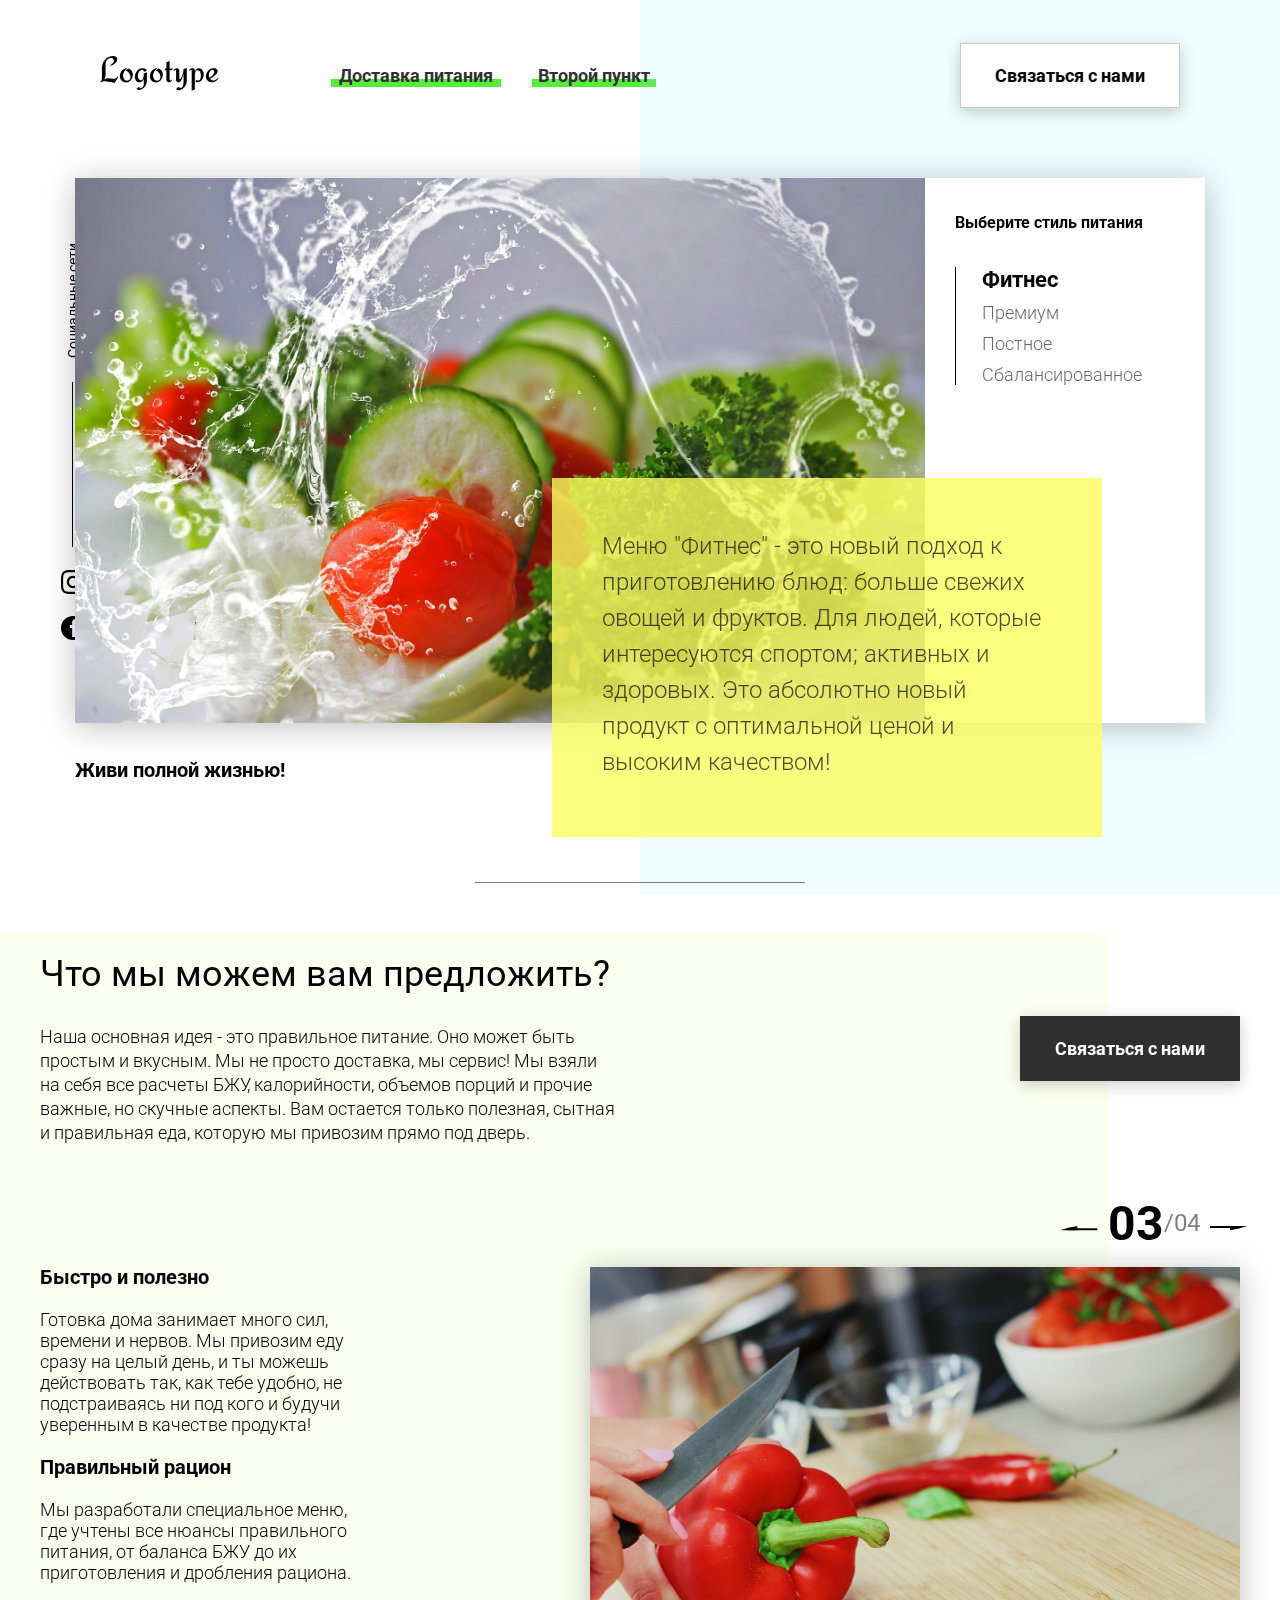
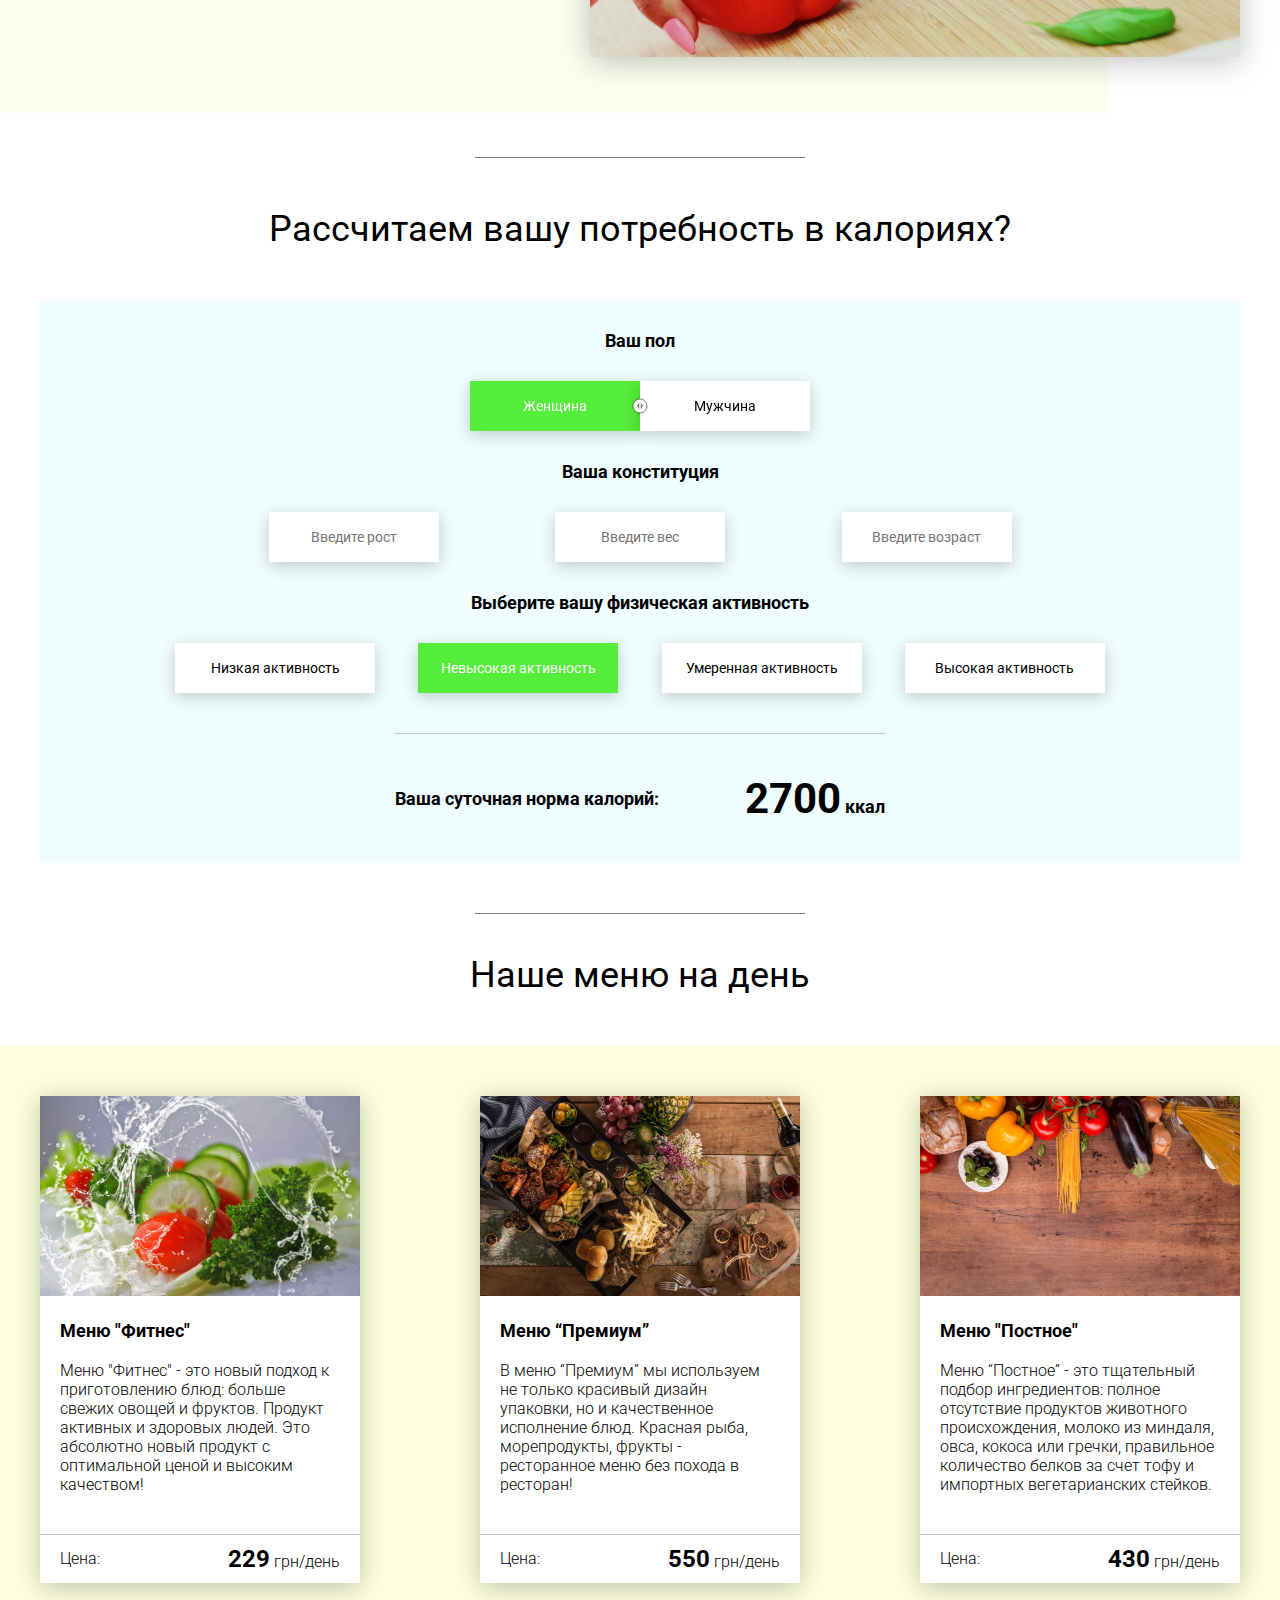
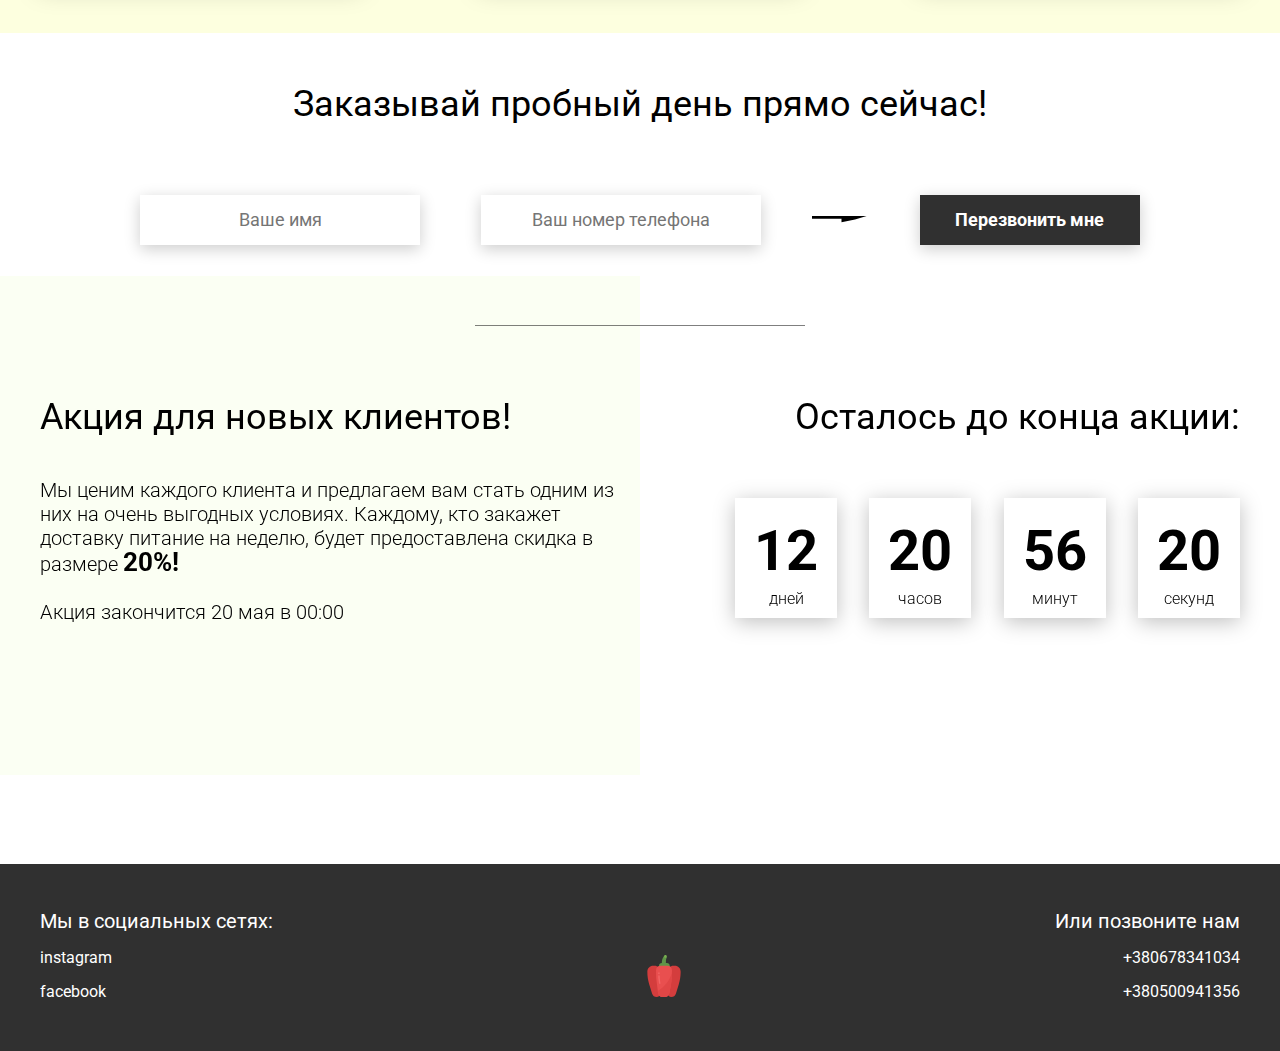
==== 38/index.html @ 99cc870e "Пройден урок "38. Создаем табы в новом проекте"" ====
<!DOCTYPE html>
<html lang="en">
<head>
    <meta charset="UTF-8">
    <meta name="viewport" content="width=device-width, initial-scale=1.0">
    <title>Food</title>
    <link rel="stylesheet" href="css/style.css">
</head>
<body>
    <header class="header">
        <div class="header__left-block">
            <div class="header__logo">
                <img src="icons/logo.svg" alt="Логотип">
            </div>
            <nav class="header__links">
                <a href="#" class="header__link">Доставка питания</a>
                <a href="#" class="header__link">Второй пункт</a>
            </nav>
        </div>
        <div class="header__right-block">
            <button class="btn btn_white">Связаться с нами</button>
        </div>
    </header>
    <div class="sidepanel">
        <div class="sidepanel__text"><span>Социальные сети</span></div>
        <div class="sidepanel__divider"></div>
        <a href="#" class="sidepanel__icon">
            <img src="icons/instagram.svg" alt="instagram">
        </a>
        <a href="#" class="sidepanel__icon">
            <img src="icons/facebook.svg" alt="facebook">
        </a>
    </div>

    <div class="preview">
        <div class="bgc_blue"></div>
        <div class="container">
            <div class="tabcontainer">
                <div class="tabcontent">
                    <img src="img/tabs/vegy.jpg" alt="vegy">
                    <div class="tabcontent__descr">
                        Меню "Фитнес" - это новый подход к приготовлению блюд: больше свежих овощей и фруктов. Для людей, которые интересуются спортом; активных и здоровых. Это абсолютно новый продукт с оптимальной ценой и высоким качеством!
                    </div>
                </div>
                <div class="tabcontent">
                    <img src="img/tabs/elite.jpg" alt="elite">
                    <div class="tabcontent__descr">
                        Меню “Премиум” - мы используем не только красивый дизайн упаковки, но и качественное исполнение блюд. Красная рыба, морепродукты, фрукты - ресторанное меню без похода в ресторан!                                     
                    </div>
                </div>
                <div class="tabcontent">
                    <img src="img/tabs/post.jpg" alt="post">
                    <div class="tabcontent__descr">
                        Наше специальное “Постное меню” - это тщательный подбор ингредиентов: полное отсутствие продуктов животного происхождения. Полная гармония с собой и природой в каждом элементе! Все будет Ом!                                     
                    </div>
                </div>
                <div class="tabcontent">
                    <img src="img/tabs/vegy.jpg" alt="vegy">
                    <div class="tabcontent__descr">
                        Меню "Сбалансированное" - это соответствие вашего рациона всем научным рекомендациям. Мы тщательно просчитываем вашу потребность в к/б/ж/у и создаем лучшие блюда для вас.
                    </div>
                </div>
                <div class="tabheader">
                    <h3>Выберите стиль питания</h3>
                    <div class="tabheader__items">
                        <div class="tabheader__item tabheader__item_active">Фитнес</div>
                        <div class="tabheader__item">Премиум</div>
                        <div class="tabheader__item">Постное</div>
                        <div class="tabheader__item">Сбалансированное</div>
                    </div>
                </div>
            </div>
            <div class="preview__life">Живи полной жизнью!</div>
        </div>
    </div>

    <div class="divider"></div>

    <div class="offer">
        <div class="bgc_y"></div>
        <div class="container">
            <div class="offer__text">
                <h2 class="title">Что мы можем вам предложить?</h2>
                <div class="offer__descr">
                    Наша основная идея - это правильное питание. Оно может быть простым и вкусным. Мы не просто доставка, мы сервис! Мы взяли на себя все расчеты БЖУ, калорийности, объемов порций и прочие важные, но скучные аспекты. Вам остается только полезная, сытная и правильная еда, которую мы привозим прямо под дверь.
                </div>
            </div>
            <div class="offer__action">
                <button class="btn btn_dark">Связаться с нами</button>
            </div>
        </div>
        <div class="container">
            <div class="offer__advantages">
                <h2>Быстро и полезно</h2>
                <div class="offer__advantages-text">
                    Готовка дома занимает много сил, времени и нервов. Мы привозим еду сразу на целый день, и ты можешь действовать так, как тебе удобно, не подстраиваясь ни под кого и будучи уверенным в качестве продукта!
                </div>
                <h2>Правильный рацион</h2>
                <div class="offer__advantages-text">
                    Мы разработали специальное меню, где учтены все нюансы правильного питания, от баланса БЖУ до их приготовления и дробления рациона.
                </div>
            </div>
            <div class="offer__slider">
                <div class="offer__slider-counter">
                    <div class="offer__slider-prev">
                        <img src="icons/left.svg" alt="prev">
                    </div>
                    <span id="current">03</span>
                    /
                    <span id="total">04</span>
                    <div class="offer__slider-next">
                        <img src="icons/right.svg" alt="next">
                    </div>
                </div>
                <div class="offer__slider-wrapper">
                    <div class="offer__slide">
                        <img src="img/slider/pepper.jpg" alt="pepper">
                    </div>
                    <!-- <div class="offer__slide">
                        <img src="img/slider/food-12.jpg" alt="food">
                    </div>
                    <div class="offer__slide">
                        <img src="img/slider/olive-oil.jpg" alt="oil">
                    </div>
                    <div class="offer__slide">
                        <img src="img/slider/paprika.jpg" alt="paprika">
                    </div> -->
                </div>
            </div>
        </div>
    </div>

    <div class="divider"></div>

    <div class="calculating">
        <div class="container">
            <h2 class="title">Рассчитаем вашу потребность в калориях?
            </h2>
            <div class="calculating__field">
                <div class="calculating__subtitle">
                    Ваш пол
                </div>
                <div class="calculating__choose" id="gender">
                    <div class="calculating__choose-item calculating__choose-item_active">Женщина</div>
                    <div class="calculating__choose-item">Мужчина</div>
                </div>

                <div class="calculating__subtitle">
                    Ваша конституция
                </div>
                <div class="calculating__choose calculating__choose_medium">
                    <input type="text" id="height" placeholder="Введите рост" class="calculating__choose-item">
                    <input type="text" id="weight" placeholder="Введите вес"  class="calculating__choose-item">
                    <input type="text" id="age" placeholder="Введите возраст" class="calculating__choose-item">
                </div>

                <div class="calculating__subtitle">
                    Выберите вашу физическая активность
                </div>
                <div class="calculating__choose calculating__choose_big">
                    <div id="low" class="calculating__choose-item">Низкая активность </div>
                    <div id="small"  class="calculating__choose-item calculating__choose-item_active">Невысокая активность</div>
                    <div id="medium" class="calculating__choose-item">Умеренная активность</div>
                    <div id="high" class="calculating__choose-item">Высокая активность</div>
                </div>

                <div class="calculating__divider"></div>

                <div class="calculating__total">
                    <div class="calculating__subtitle">
                        Ваша суточная норма калорий:
                    </div>
                    <div class="calculating__result">
                        <span>2700</span> ккал
                    </div>
                </div>
            </div>
        </div>
    </div>

    <div class="divider"></div>

    <div class="menu">
        <h2 class="title">Наше меню на день</h2>

        <div class="menu__field">
            <div class="container">
                <div class="menu__item">
                    <img src="img/tabs/vegy.jpg" alt="vegy">
                    <h3 class="menu__item-subtitle">Меню "Фитнес"</h3>
                    <div class="menu__item-descr">Меню "Фитнес" - это новый подход к приготовлению блюд: больше свежих овощей и фруктов. Продукт активных и здоровых людей. Это абсолютно новый продукт с оптимальной ценой и высоким качеством!</div>
                    <div class="menu__item-divider"></div>
                    <div class="menu__item-price">
                        <div class="menu__item-cost">Цена:</div>
                        <div class="menu__item-total"><span>229</span> грн/день</div>
                    </div>
                </div>
                <div class="menu__item">
                    <img src="img/tabs/elite.jpg" alt="elite">
                    <h3 class="menu__item-subtitle">Меню “Премиум”</h3>
                    <div class="menu__item-descr">В меню “Премиум” мы используем не только красивый дизайн упаковки, но и качественное исполнение блюд. Красная рыба, морепродукты, фрукты - ресторанное меню без похода в ресторан!</div>
                    <div class="menu__item-divider"></div>
                    <div class="menu__item-price">
                        <div class="menu__item-cost">Цена:</div>
                        <div class="menu__item-total"><span>550</span> грн/день</div>
                    </div>
                </div>
                <div class="menu__item">
                    <img src="img/tabs/post.jpg" alt="post">
                    <h3 class="menu__item-subtitle">Меню "Постное"</h3>
                    <div class="menu__item-descr">Меню “Постное” - это тщательный подбор ингредиентов: полное отсутствие продуктов животного происхождения, молоко из миндаля, овса, кокоса или гречки, правильное количество белков за счет тофу и импортных вегетарианских стейков. </div>
                    <div class="menu__item-divider"></div>
                    <div class="menu__item-price">
                        <div class="menu__item-cost">Цена:</div>
                        <div class="menu__item-total"><span>430</span> грн/день</div>
                    </div>
                </div>
            </div>
        </div>
    </div>

    <div class="order">
        <div class="container">
            <div class="title">Заказывай пробный день прямо сейчас!</div>
            <form action="#" class="order__form">
                <input required placeholder="Ваше имя" name="name" type="text" class="order__input">
                <input required placeholder="Ваш номер телефона" name="phone" type="phone" class="order__input">
                <img src="icons/right.svg" alt="right">
                <button class="btn btn_dark btn_min">Перезвонить мне</button>
            </form>
        </div>
    </div>

    <div class="divider"></div>

    <div class="promotion">
        <div class="bgc_y"></div>
        <div class="container">
            <div class="promotion__text">
                <div class="title">Акция для новых клиентов!</div>
                <div class="promotion__descr">
                    Мы ценим каждого клиента и предлагаем вам стать одним из них на очень выгодных условиях. 
                    Каждому, кто закажет доставку питание на неделю, будет предоставлена скидка в размере <span>20%!</span>
                    <br><br>
                    Акция закончится 20 мая в 00:00
                </div>
            </div>
            <div class="promotion__timer">
                <div class="title">Осталось до конца акции:</div>
                <div class="timer">
                    <div class="timer__block">
                        <span id="days">12</span>
                        дней
                    </div>
                    <div class="timer__block">
                        <span id="hours">20</span>
                        часов
                    </div>
                    <div class="timer__block">
                        <span id="minutes">56</span>
                        минут
                    </div>
                    <div class="timer__block">
                        <span id="seconds">20</span>
                        секунд
                    </div>
                </div>
            </div>
        </div>
    </div>

    <footer class="footer">
        <div class="container">
            <div class="social">
                <div class="subtitle">Мы в социальных сетях:</div>
                <a href="#" class="link">instagram</a>
                <a href="#" class="link">facebook</a>
            </div>
            <div class="pepper">
                <img src="icons/veg.svg" alt="pepper">
            </div>
            <div class="call">
                <div class="subtitle">Или позвоните нам</div>
                <a href="#" class="link">+380678341034</a>
                <a href="#" class="link">+380500941356</a>
            </div>
        </div>
    </footer>

    <div class="modal">
        <div class="modal__dialog">
            <div class="modal__content">
                <form action="#">
                    <div class="modal__close">&times;</div>
                    <div class="modal__title">Мы свяжемся с вами как можно быстрее!</div>
                    <input required placeholder="Ваше имя" name="name" type="text" class="modal__input">
                    <input required placeholder="Ваш номер телефона" name="phone" type="phone" class="modal__input">
                    <button class="btn btn_dark btn_min">Перезвонить мне</button>
                </form>
            </div>
        </div>
		</div>
		<script src="js/script.js"></script>
</body>
</html>
---- 38/css/style.css ----
@import url(https://fonts.googleapis.com/css?family=Roboto:300,400,700&display=swap&subset=cyrillic-ext);*{box-sizing:border-box;margin:0;padding:0;font-family:Roboto,sans-serif}a{text-decoration:none}.btn{width:220px;height:65px;display:flex;justify-content:center;align-items:center;background-color:#fff;font-size:18px;font-weight:700;border:1px solid rgba(0,0,0,.2);box-shadow:0 4px 15px rgba(0,0,0,.2);cursor:pointer;transition:.3s all;outline:0}.btn_white{background-color:#fff}.btn_dark{background-color:#303030;color:#fff;border:none}.btn_min{height:50px}.btn:hover{box-shadow:0 4px 30px rgba(0,0,0,.3)}.container{max-width:1200px;margin:0 auto}.divider{width:330px;height:1px;margin:0 auto;background-color:rgba(0,0,0,.5)}.title{font-size:36px;font-weight:400}.header{display:flex;justify-content:space-between;align-items:center;height:150px;padding:0 100px}.header__left-block{display:flex;justify-content:space-between;min-width:550px}.header__logo{max-width:170px}.header__logo img{width:100%}.header__links{display:flex;align-items:center}.header__link{position:relative;margin-right:45px;font-weight:700;font-size:18px;color:#303030}.header__link:after{content:'';position:absolute;display:block;width:110%;left:-5%;bottom:-1px;z-index:-1;height:8px;background:#54ed39}.header__link:last-child{margin-right:0}.sidepanel{position:fixed;left:60px;top:240px;height:400px;width:25px;display:flex;flex-direction:column;justify-content:space-between;align-items:center}.sidepanel__text{width:120px;height:120px;font-size:14px}.sidepanel__text span{display:flex;transform:rotate(-90deg) translateX(-50px)}.sidepanel__divider{width:1px;height:165px;background-color:#000}.sidepanel__icon{width:24px;height:24px}.sidepanel__icon img{width:100%}.preview{padding:28px 0 100px 0;position:relative}.preview__life{font-weight:700;font-size:20px;margin-left:35px;margin-top:35px}.bgc_blue{position:absolute;right:0;top:-155px;width:50vw;height:900px;background:rgba(146,242,255,.15);z-index:-1}.tabcontainer{display:flex;width:1130px;margin:0 auto;box-shadow:0 4px 30px rgba(0,0,0,.25)}.tabcontent{width:850px;position:relative}.tabcontent img{width:100%;height:100%;object-fit:cover}.tabcontent__descr{position:absolute;top:300px;right:-177px;width:550px;height:359px;background:rgba(251,254,93,.8);padding:50px;font-size:24px;font-weight:300;line-height:36px;color:rgba(0,0,0,.7)}.tabheader{width:280px;padding:35px 30px;background-color:#fff}.tabheader h3{font-weight:700;font-size:16px}.tabheader__items{margin-top:35px;padding-left:26px;border-left:1px solid #000}.tabheader__item{font-weight:700;font-size:18px;font-weight:300;margin-top:10px;color:rgba(0,0,0,.6);cursor:pointer;transition:.3s all}.tabheader__item_active{color:#000;font-size:22px;font-weight:700}.offer{padding:70px 0 100px 0;position:relative}.offer .container{display:flex;justify-content:space-between}.offer .bgc_y{position:absolute;width:1109px;height:780px;background:rgba(243,255,222,.45);z-index:-1;top:50px}.offer__text{width:580px}.offer__descr{font-size:18px;margin-top:30px;font-weight:300;line-height:24px}.offer__action{display:flex;align-items:center;justify-content:flex-end}.offer__advantages{width:330px;margin-top:50px}.offer__advantages h2{font-weight:700;font-size:20px;margin-top:20px}.offer__advantages h2:first-child{margin-top:70px}.offer__advantages-text{margin-top:20px;font-size:18px;font-weight:300;line-height:21px}.offer__slider{width:650px;margin-top:50px;display:flex;flex-direction:column;align-items:flex-end}.offer__slider-counter{display:flex;width:180px;align-items:center;font-size:24px;color:rgba(0,0,0,.5)}.offer__slider-wrapper{width:100%;margin-top:15px;box-shadow:0 4px 30px rgba(0,0,0,.25)}.offer__slider-prev{margin-right:10px;cursor:pointer}.offer__slider-next{margin-left:10px;cursor:pointer}.offer__slider #current{font-size:48px;font-weight:700;color:#000}.offer__slide{width:100%;height:390px}.offer__slide img{width:100%;height:100%;object-fit:cover}.calculating{padding:50px 0}.calculating .title{text-align:center}.calculating__field{width:100%;margin-top:50px;background:rgba(146,242,255,.15);padding:30px 0 40px 0}.calculating__subtitle{text-align:center;font-size:18px;font-weight:700;margin-top:30px}.calculating__subtitle:first-child{margin-top:0}.calculating #gender:after{content:'';position:absolute;top:50%;transform:translateY(-50%);display:block;width:16px;height:16px;background:url(../icons/switch.svg) center center/cover no-repeat}.calculating__choose{position:relative;display:flex;margin-top:30px;justify-content:center}.calculating__choose-item{display:flex;align-items:center;justify-content:center;width:170px;height:50px;padding:0 10px;background:#fff;box-shadow:0 4px 15px rgba(0,0,0,.2);border:none;text-align:center;font-size:14px;cursor:pointer;outline:0;transition:.3s all}.calculating__choose-item_active{color:#fff;background-color:#54ed39}.calculating__choose_medium{width:743px;justify-content:space-between;margin:30px auto 0 auto}.calculating__choose_big{width:930px;justify-content:space-between;margin:30px auto 0 auto}.calculating__choose_big .calculating__choose-item{width:200px}.calculating__divider{width:490px;height:1px;margin:40px auto;background-color:rgba(0,0,0,.2)}.calculating__total{width:490px;margin:0 auto;display:flex;justify-content:space-between;align-items:center}.calculating__result{font-size:18px;font-weight:700}.calculating__result span{font-size:42px}.menu{padding:40px 0 50px 0}.menu .container{display:flex;justify-content:space-between;align-items:flex-start}.menu .title{text-align:center}.menu__field{margin-top:50px;padding:50px 0;width:100%;background:rgba(249,254,126,.25)}.menu__item{width:320px;min-height:450px;background:#fff;box-shadow:0 4px 25px rgba(0,0,0,.25);font-size:16px;font-weight:300}.menu__item img{width:100%;height:200px;object-fit:cover}.menu__item-subtitle{font-weight:700;font-size:18px;padding:0 20px;margin-top:20px}.menu__item-descr{margin-top:20px;padding:0 20px}.menu__item-divider{width:100%;height:1px;background-color:rgba(0,0,0,.25);margin-top:40px}.menu__item-price{display:flex;justify-content:space-between;align-items:center;padding:10px 20px}.menu__item-price span{font-size:24px;font-weight:700}.order{padding-bottom:80px}.order .title{text-align:center}.order__form{margin-top:70px;padding:0 100px;display:flex;justify-content:space-between;align-items:center}.order__form img{transform:scale(1.5)}.order__input{width:280px;height:50px;background:#fff;box-shadow:0 4px 15px rgba(0,0,0,.2);border:none;font-size:18px;text-align:center;padding:0 20px;outline:0}.promotion{padding:70px 0 240px 0;position:relative}.promotion .container{display:flex}.promotion .bgc_y{position:absolute;width:50%;height:499px;background:rgba(243,255,222,.35);z-index:-1;top:-50px;left:0}.promotion__text{width:50%}.promotion__descr{margin-top:40px;font-size:20px;line-height:24px;font-weight:300}.promotion__descr span{font-weight:700;font-size:26px}.promotion__timer{width:50%}.promotion__timer .title{text-align:right}.promotion__timer .timer{margin-top:60px;padding-left:95px;display:flex;justify-content:space-between;align-items:center}.promotion__timer .timer__block{width:102px;height:120px;background:#fff;box-shadow:0 4px 20px rgba(0,0,0,.25);font-size:16px;font-weight:300;text-align:center}.promotion__timer .timer__block span{display:block;margin-top:20px;margin-bottom:5px;font-size:56px;font-weight:700}.footer{min-height:180px;background-color:#303030;padding:45px 0 50px 0;color:#fff}.footer .container{height:100%;display:flex;justify-content:space-between;align-items:flex-end}.footer .subtitle{font-size:20px}.footer .link{display:block;margin-top:15px;font-size:16px;color:#fff}.footer .call{text-align:right}.modal{position:fixed;top:0;left:0;z-index:1050;display:none;width:100%;height:100%;overflow:hidden;background-color:rgba(0,0,0,.5)}.modal__dialog{max-width:500px;margin:40px auto}.modal__content{position:relative;width:100%;padding:40px;background-color:#fff;border:1px solid rgba(0,0,0,.2);border-radius:4px;max-height:80vh;overflow-y:auto}.modal__close{position:absolute;top:8px;right:14px;font-size:30px;color:#000;opacity:.5;font-weight:700;border:none;background-color:transparent;cursor:pointer}.modal__title{text-align:center;font-size:22px;text-transform:uppercase}.modal__input{display:block;margin:20px auto 20px auto;width:280px;height:50px;background:#fff;box-shadow:0 4px 15px rgba(0,0,0,.2);border:none;font-size:18px;text-align:center;padding:0 20px;outline:0}.modal .btn{display:block;width:280px;margin:0 auto} .show {display: block;} .hide {display: none;} .fade {animation-name: fade; animation-duration: 1.5s;} @keyframes fade {from{opacity: 0.1;}to{opacity: 1;}}
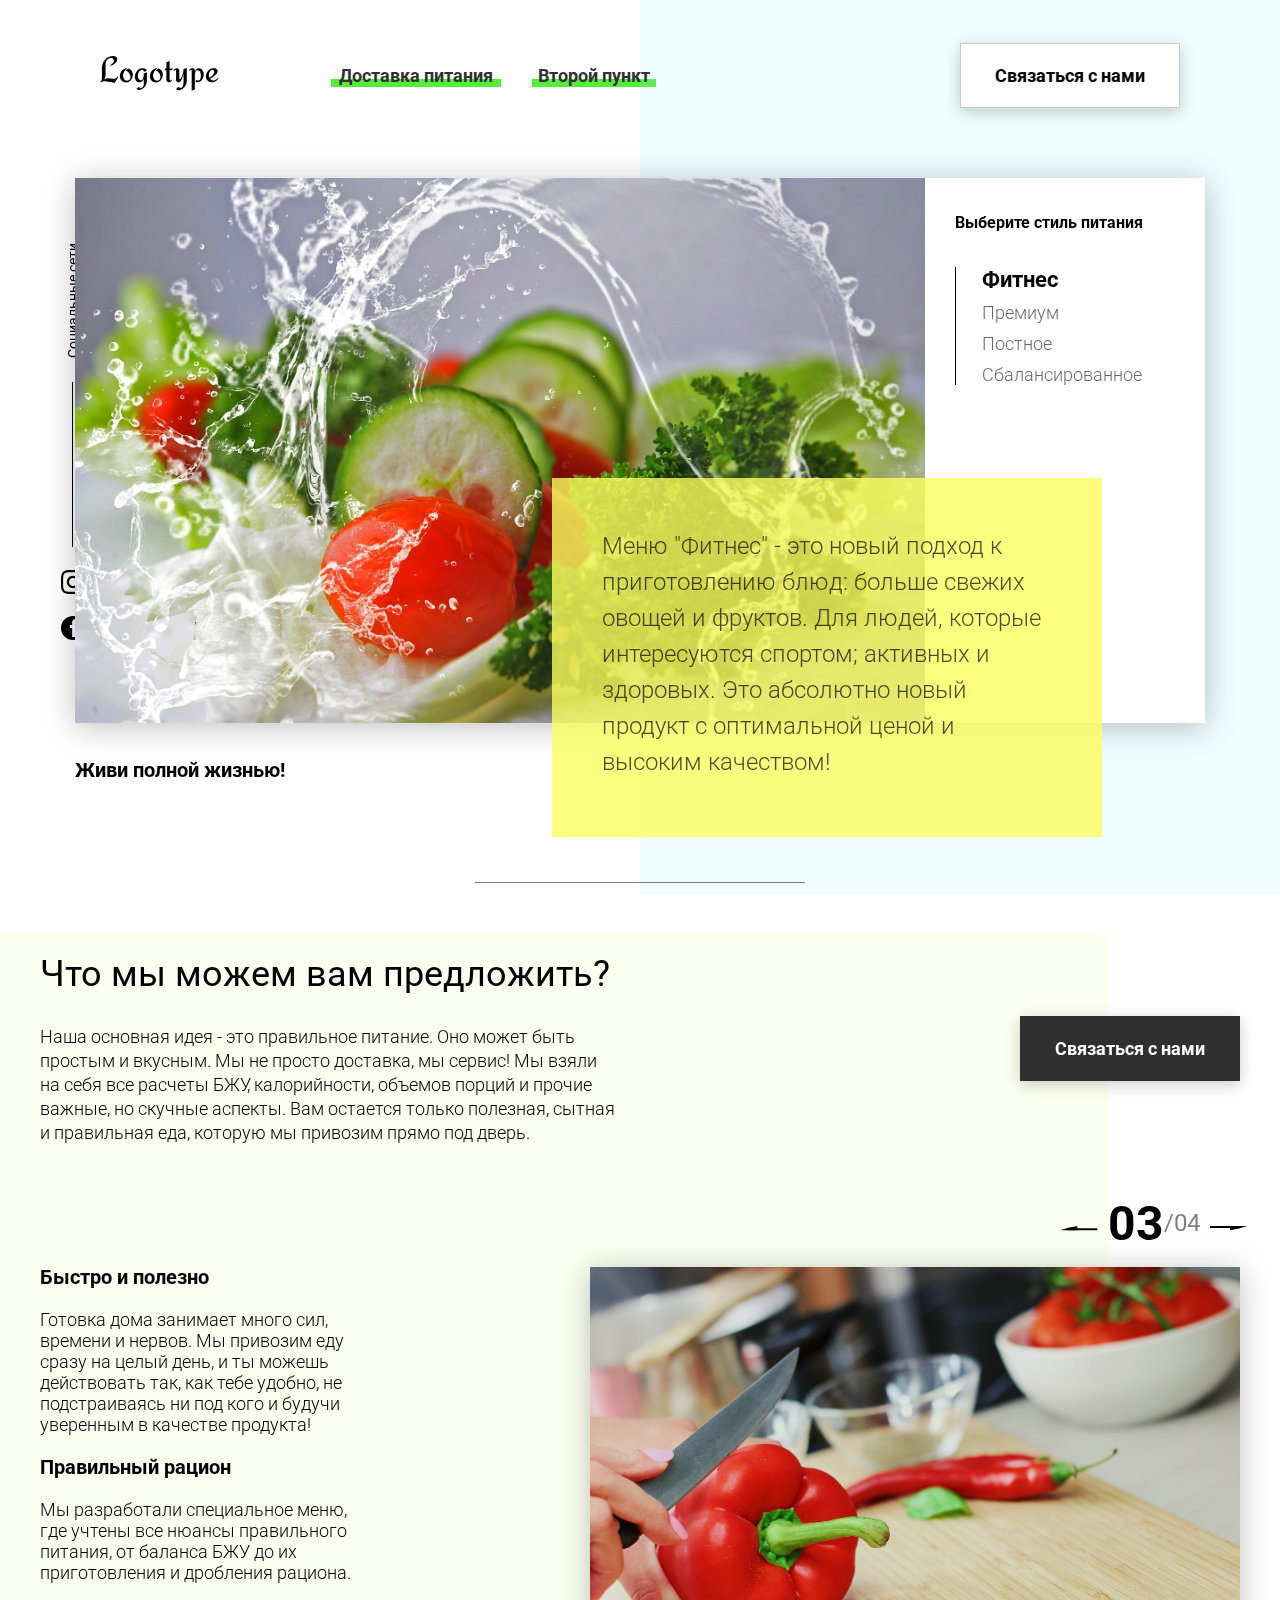
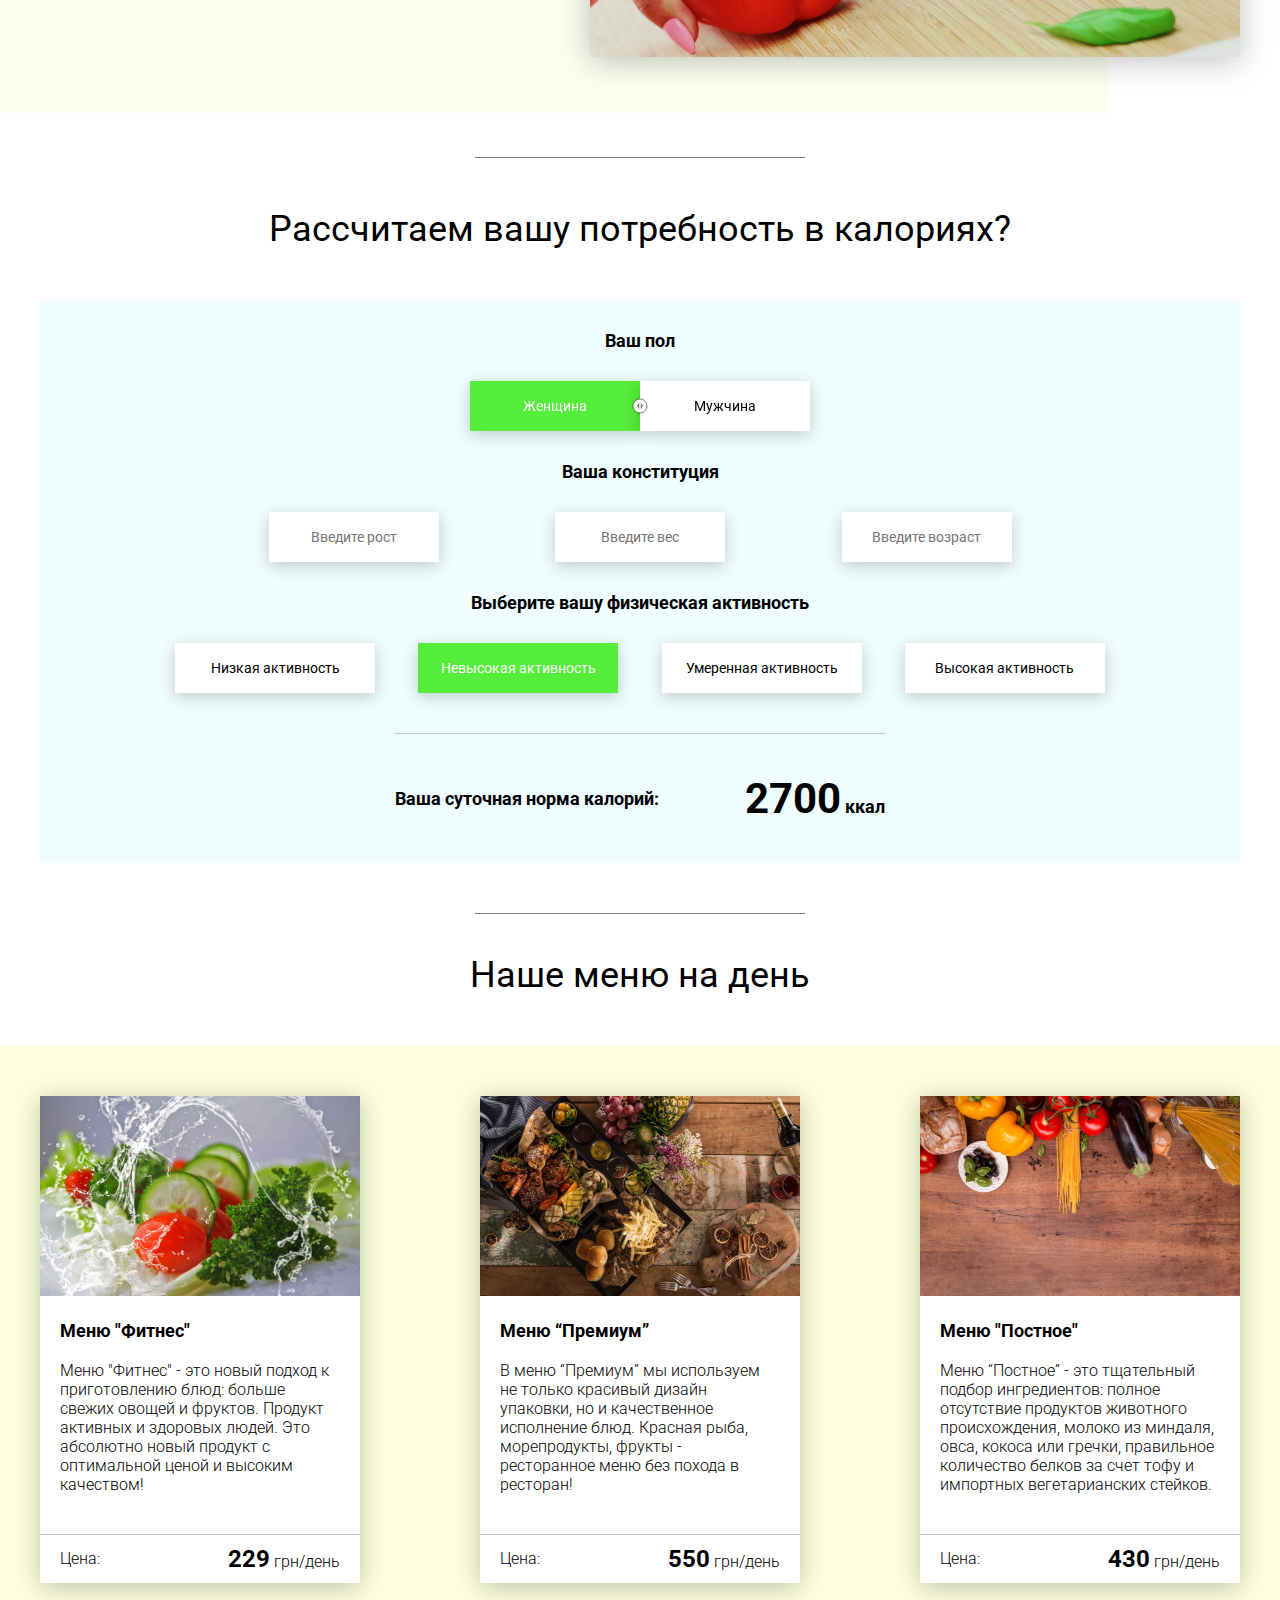
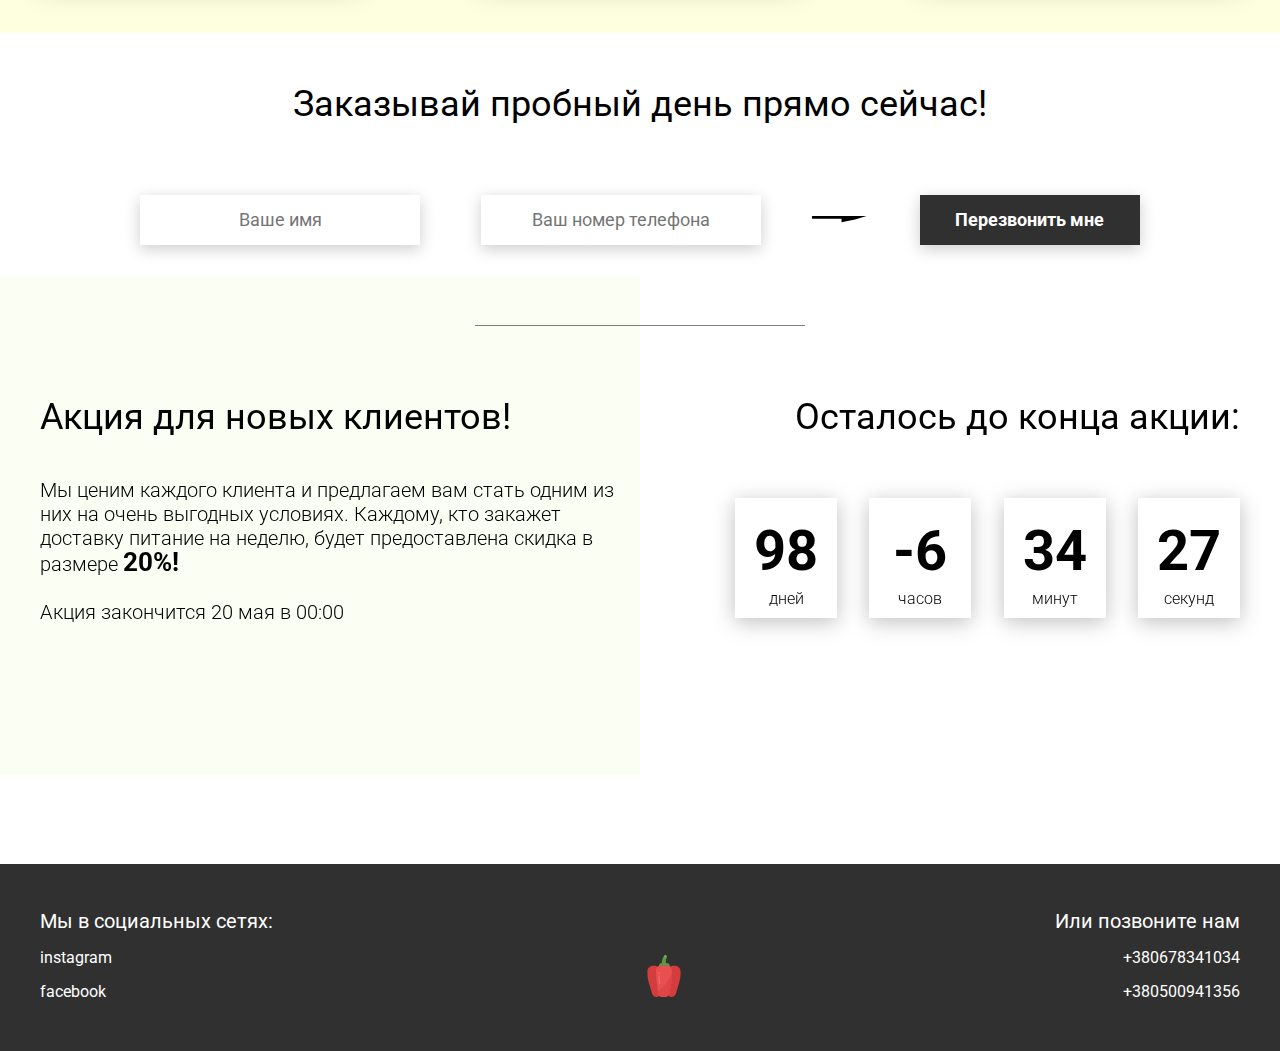
==== commit 94c45e0a: "Пройден урок "45. Функции-конструкторы"" ====
--- a/38/index.html
+++ b/38/index.html
@@ -18,7 +18,7 @@
             </nav>
         </div>
         <div class="header__right-block">
-            <button class="btn btn_white">Связаться с нами</button>
+            <button data-modal class="btn btn_white">Связаться с нами</button>
         </div>
     </header>
     <div class="sidepanel">
@@ -86,7 +86,7 @@
                 </div>
             </div>
             <div class="offer__action">
-                <button class="btn btn_dark">Связаться с нами</button>
+                <button data-modal class="btn btn_dark">Связаться с нами</button>
             </div>
         </div>
         <div class="container">
@@ -287,11 +287,11 @@
         </div>
     </footer>
 
-    <div class="modal">
+    <div data-close="" class="modal">
         <div class="modal__dialog">
             <div class="modal__content">
                 <form action="#">
-                    <div class="modal__close">&times;</div>
+                    <div data-close class="modal__close">&times;</div>
                     <div class="modal__title">Мы свяжемся с вами как можно быстрее!</div>
                     <input required placeholder="Ваше имя" name="name" type="text" class="modal__input">
                     <input required placeholder="Ваш номер телефона" name="phone" type="phone" class="modal__input">
--- a/38/css/style.css
+++ b/38/css/style.css
@@ -1 +1 @@
-@import url(https://fonts.googleapis.com/css?family=Roboto:300,400,700&display=swap&subset=cyrillic-ext);*{box-sizing:border-box;margin:0;padding:0;font-family:Roboto,sans-serif}a{text-decoration:none}.btn{width:220px;height:65px;display:flex;justify-content:center;align-items:center;background-color:#fff;font-size:18px;font-weight:700;border:1px solid rgba(0,0,0,.2);box-shadow:0 4px 15px rgba(0,0,0,.2);cursor:pointer;transition:.3s all;outline:0}.btn_white{background-color:#fff}.btn_dark{background-color:#303030;color:#fff;border:none}.btn_min{height:50px}.btn:hover{box-shadow:0 4px 30px rgba(0,0,0,.3)}.container{max-width:1200px;margin:0 auto}.divider{width:330px;height:1px;margin:0 auto;background-color:rgba(0,0,0,.5)}.title{font-size:36px;font-weight:400}.header{display:flex;justify-content:space-between;align-items:center;height:150px;padding:0 100px}.header__left-block{display:flex;justify-content:space-between;min-width:550px}.header__logo{max-width:170px}.header__logo img{width:100%}.header__links{display:flex;align-items:center}.header__link{position:relative;margin-right:45px;font-weight:700;font-size:18px;color:#303030}.header__link:after{content:'';position:absolute;display:block;width:110%;left:-5%;bottom:-1px;z-index:-1;height:8px;background:#54ed39}.header__link:last-child{margin-right:0}.sidepanel{position:fixed;left:60px;top:240px;height:400px;width:25px;display:flex;flex-direction:column;justify-content:space-between;align-items:center}.sidepanel__text{width:120px;height:120px;font-size:14px}.sidepanel__text span{display:flex;transform:rotate(-90deg) translateX(-50px)}.sidepanel__divider{width:1px;height:165px;background-color:#000}.sidepanel__icon{width:24px;height:24px}.sidepanel__icon img{width:100%}.preview{padding:28px 0 100px 0;position:relative}.preview__life{font-weight:700;font-size:20px;margin-left:35px;margin-top:35px}.bgc_blue{position:absolute;right:0;top:-155px;width:50vw;height:900px;background:rgba(146,242,255,.15);z-index:-1}.tabcontainer{display:flex;width:1130px;margin:0 auto;box-shadow:0 4px 30px rgba(0,0,0,.25)}.tabcontent{width:850px;position:relative}.tabcontent img{width:100%;height:100%;object-fit:cover}.tabcontent__descr{position:absolute;top:300px;right:-177px;width:550px;height:359px;background:rgba(251,254,93,.8);padding:50px;font-size:24px;font-weight:300;line-height:36px;color:rgba(0,0,0,.7)}.tabheader{width:280px;padding:35px 30px;background-color:#fff}.tabheader h3{font-weight:700;font-size:16px}.tabheader__items{margin-top:35px;padding-left:26px;border-left:1px solid #000}.tabheader__item{font-weight:700;font-size:18px;font-weight:300;margin-top:10px;color:rgba(0,0,0,.6);cursor:pointer;transition:.3s all}.tabheader__item_active{color:#000;font-size:22px;font-weight:700}.offer{padding:70px 0 100px 0;position:relative}.offer .container{display:flex;justify-content:space-between}.offer .bgc_y{position:absolute;width:1109px;height:780px;background:rgba(243,255,222,.45);z-index:-1;top:50px}.offer__text{width:580px}.offer__descr{font-size:18px;margin-top:30px;font-weight:300;line-height:24px}.offer__action{display:flex;align-items:center;justify-content:flex-end}.offer__advantages{width:330px;margin-top:50px}.offer__advantages h2{font-weight:700;font-size:20px;margin-top:20px}.offer__advantages h2:first-child{margin-top:70px}.offer__advantages-text{margin-top:20px;font-size:18px;font-weight:300;line-height:21px}.offer__slider{width:650px;margin-top:50px;display:flex;flex-direction:column;align-items:flex-end}.offer__slider-counter{display:flex;width:180px;align-items:center;font-size:24px;color:rgba(0,0,0,.5)}.offer__slider-wrapper{width:100%;margin-top:15px;box-shadow:0 4px 30px rgba(0,0,0,.25)}.offer__slider-prev{margin-right:10px;cursor:pointer}.offer__slider-next{margin-left:10px;cursor:pointer}.offer__slider #current{font-size:48px;font-weight:700;color:#000}.offer__slide{width:100%;height:390px}.offer__slide img{width:100%;height:100%;object-fit:cover}.calculating{padding:50px 0}.calculating .title{text-align:center}.calculating__field{width:100%;margin-top:50px;background:rgba(146,242,255,.15);padding:30px 0 40px 0}.calculating__subtitle{text-align:center;font-size:18px;font-weight:700;margin-top:30px}.calculating__subtitle:first-child{margin-top:0}.calculating #gender:after{content:'';position:absolute;top:50%;transform:translateY(-50%);display:block;width:16px;height:16px;background:url(../icons/switch.svg) center center/cover no-repeat}.calculating__choose{position:relative;display:flex;margin-top:30px;justify-content:center}.calculating__choose-item{display:flex;align-items:center;justify-content:center;width:170px;height:50px;padding:0 10px;background:#fff;box-shadow:0 4px 15px rgba(0,0,0,.2);border:none;text-align:center;font-size:14px;cursor:pointer;outline:0;transition:.3s all}.calculating__choose-item_active{color:#fff;background-color:#54ed39}.calculating__choose_medium{width:743px;justify-content:space-between;margin:30px auto 0 auto}.calculating__choose_big{width:930px;justify-content:space-between;margin:30px auto 0 auto}.calculating__choose_big .calculating__choose-item{width:200px}.calculating__divider{width:490px;height:1px;margin:40px auto;background-color:rgba(0,0,0,.2)}.calculating__total{width:490px;margin:0 auto;display:flex;justify-content:space-between;align-items:center}.calculating__result{font-size:18px;font-weight:700}.calculating__result span{font-size:42px}.menu{padding:40px 0 50px 0}.menu .container{display:flex;justify-content:space-between;align-items:flex-start}.menu .title{text-align:center}.menu__field{margin-top:50px;padding:50px 0;width:100%;background:rgba(249,254,126,.25)}.menu__item{width:320px;min-height:450px;background:#fff;box-shadow:0 4px 25px rgba(0,0,0,.25);font-size:16px;font-weight:300}.menu__item img{width:100%;height:200px;object-fit:cover}.menu__item-subtitle{font-weight:700;font-size:18px;padding:0 20px;margin-top:20px}.menu__item-descr{margin-top:20px;padding:0 20px}.menu__item-divider{width:100%;height:1px;background-color:rgba(0,0,0,.25);margin-top:40px}.menu__item-price{display:flex;justify-content:space-between;align-items:center;padding:10px 20px}.menu__item-price span{font-size:24px;font-weight:700}.order{padding-bottom:80px}.order .title{text-align:center}.order__form{margin-top:70px;padding:0 100px;display:flex;justify-content:space-between;align-items:center}.order__form img{transform:scale(1.5)}.order__input{width:280px;height:50px;background:#fff;box-shadow:0 4px 15px rgba(0,0,0,.2);border:none;font-size:18px;text-align:center;padding:0 20px;outline:0}.promotion{padding:70px 0 240px 0;position:relative}.promotion .container{display:flex}.promotion .bgc_y{position:absolute;width:50%;height:499px;background:rgba(243,255,222,.35);z-index:-1;top:-50px;left:0}.promotion__text{width:50%}.promotion__descr{margin-top:40px;font-size:20px;line-height:24px;font-weight:300}.promotion__descr span{font-weight:700;font-size:26px}.promotion__timer{width:50%}.promotion__timer .title{text-align:right}.promotion__timer .timer{margin-top:60px;padding-left:95px;display:flex;justify-content:space-between;align-items:center}.promotion__timer .timer__block{width:102px;height:120px;background:#fff;box-shadow:0 4px 20px rgba(0,0,0,.25);font-size:16px;font-weight:300;text-align:center}.promotion__timer .timer__block span{display:block;margin-top:20px;margin-bottom:5px;font-size:56px;font-weight:700}.footer{min-height:180px;background-color:#303030;padding:45px 0 50px 0;color:#fff}.footer .container{height:100%;display:flex;justify-content:space-between;align-items:flex-end}.footer .subtitle{font-size:20px}.footer .link{display:block;margin-top:15px;font-size:16px;color:#fff}.footer .call{text-align:right}.modal{position:fixed;top:0;left:0;z-index:1050;display:none;width:100%;height:100%;overflow:hidden;background-color:rgba(0,0,0,.5)}.modal__dialog{max-width:500px;margin:40px auto}.modal__content{position:relative;width:100%;padding:40px;background-color:#fff;border:1px solid rgba(0,0,0,.2);border-radius:4px;max-height:80vh;overflow-y:auto}.modal__close{position:absolute;top:8px;right:14px;font-size:30px;color:#000;opacity:.5;font-weight:700;border:none;background-color:transparent;cursor:pointer}.modal__title{text-align:center;font-size:22px;text-transform:uppercase}.modal__input{display:block;margin:20px auto 20px auto;width:280px;height:50px;background:#fff;box-shadow:0 4px 15px rgba(0,0,0,.2);border:none;font-size:18px;text-align:center;padding:0 20px;outline:0}.modal .btn{display:block;width:280px;margin:0 auto} .show {display: block;} .hide {display: none;} .fade {animation-name: fade; animation-duration: 1.5s;} @keyframes fade {from{opacity: 0.1;}to{opacity: 1;}}+@import url(https://fonts.googleapis.com/css?family=Roboto:300,400,700&display=swap&subset=cyrillic-ext);*{box-sizing:border-box;margin:0;padding:0;font-family:Roboto,sans-serif}a{text-decoration:none}.btn{width:220px;height:65px;display:flex;justify-content:center;align-items:center;background-color:#fff;font-size:18px;font-weight:700;border:1px solid rgba(0,0,0,.2);box-shadow:0 4px 15px rgba(0,0,0,.2);cursor:pointer;transition:.3s all;outline:0}.btn_white{background-color:#fff}.btn_dark{background-color:#303030;color:#fff;border:none}.btn_min{height:50px}.btn:hover{box-shadow:0 4px 30px rgba(0,0,0,.3)}.container{max-width:1200px;margin:0 auto}.divider{width:330px;height:1px;margin:0 auto;background-color:rgba(0,0,0,.5)}.title{font-size:36px;font-weight:400}.header{display:flex;justify-content:space-between;align-items:center;height:150px;padding:0 100px}.header__left-block{display:flex;justify-content:space-between;min-width:550px}.header__logo{max-width:170px}.header__logo img{width:100%}.header__links{display:flex;align-items:center}.header__link{position:relative;margin-right:45px;font-weight:700;font-size:18px;color:#303030}.header__link:after{content:'';position:absolute;display:block;width:110%;left:-5%;bottom:-1px;z-index:-1;height:8px;background:#54ed39}.header__link:last-child{margin-right:0}.sidepanel{position:fixed;left:60px;top:240px;height:400px;width:25px;display:flex;flex-direction:column;justify-content:space-between;align-items:center}.sidepanel__text{width:120px;height:120px;font-size:14px}.sidepanel__text span{display:flex;transform:rotate(-90deg) translateX(-50px)}.sidepanel__divider{width:1px;height:165px;background-color:#000}.sidepanel__icon{width:24px;height:24px}.sidepanel__icon img{width:100%}.preview{padding:28px 0 100px 0;position:relative}.preview__life{font-weight:700;font-size:20px;margin-left:35px;margin-top:35px}.bgc_blue{position:absolute;right:0;top:-155px;width:50vw;height:900px;background:rgba(146,242,255,.15);z-index:-1}.tabcontainer{display:flex;width:1130px;margin:0 auto;box-shadow:0 4px 30px rgba(0,0,0,.25)}.tabcontent{width:850px;position:relative}.tabcontent img{width:100%;height:100%;object-fit:cover}.tabcontent__descr{position:absolute;top:300px;right:-177px;width:550px;height:359px;background:rgba(251,254,93,.8);padding:50px;font-size:24px;font-weight:300;line-height:36px;color:rgba(0,0,0,.7)}.tabheader{width:280px;padding:35px 30px;background-color:#fff}.tabheader h3{font-weight:700;font-size:16px}.tabheader__items{margin-top:35px;padding-left:26px;border-left:1px solid #000}.tabheader__item{font-weight:700;font-size:18px;font-weight:300;margin-top:10px;color:rgba(0,0,0,.6);cursor:pointer;transition:.3s all}.tabheader__item_active{color:#000;font-size:22px;font-weight:700}.offer{padding:70px 0 100px 0;position:relative}.offer .container{display:flex;justify-content:space-between}.offer .bgc_y{position:absolute;width:1109px;height:780px;background:rgba(243,255,222,.45);z-index:-1;top:50px}.offer__text{width:580px}.offer__descr{font-size:18px;margin-top:30px;font-weight:300;line-height:24px}.offer__action{display:flex;align-items:center;justify-content:flex-end}.offer__advantages{width:330px;margin-top:50px}.offer__advantages h2{font-weight:700;font-size:20px;margin-top:20px}.offer__advantages h2:first-child{margin-top:70px}.offer__advantages-text{margin-top:20px;font-size:18px;font-weight:300;line-height:21px}.offer__slider{width:650px;margin-top:50px;display:flex;flex-direction:column;align-items:flex-end}.offer__slider-counter{display:flex;width:180px;align-items:center;font-size:24px;color:rgba(0,0,0,.5)}.offer__slider-wrapper{width:100%;margin-top:15px;box-shadow:0 4px 30px rgba(0,0,0,.25)}.offer__slider-prev{margin-right:10px;cursor:pointer}.offer__slider-next{margin-left:10px;cursor:pointer}.offer__slider #current{font-size:48px;font-weight:700;color:#000}.offer__slide{width:100%;height:390px}.offer__slide img{width:100%;height:100%;object-fit:cover}.calculating{padding:50px 0}.calculating .title{text-align:center}.calculating__field{width:100%;margin-top:50px;background:rgba(146,242,255,.15);padding:30px 0 40px 0}.calculating__subtitle{text-align:center;font-size:18px;font-weight:700;margin-top:30px}.calculating__subtitle:first-child{margin-top:0}.calculating #gender:after{content:'';position:absolute;top:50%;transform:translateY(-50%);display:block;width:16px;height:16px;background:url(../icons/switch.svg) center center/cover no-repeat}.calculating__choose{position:relative;display:flex;margin-top:30px;justify-content:center}.calculating__choose-item{display:flex;align-items:center;justify-content:center;width:170px;height:50px;padding:0 10px;background:#fff;box-shadow:0 4px 15px rgba(0,0,0,.2);border:none;text-align:center;font-size:14px;cursor:pointer;outline:0;transition:.3s all}.calculating__choose-item_active{color:#fff;background-color:#54ed39}.calculating__choose_medium{width:743px;justify-content:space-between;margin:30px auto 0 auto}.calculating__choose_big{width:930px;justify-content:space-between;margin:30px auto 0 auto}.calculating__choose_big .calculating__choose-item{width:200px}.calculating__divider{width:490px;height:1px;margin:40px auto;background-color:rgba(0,0,0,.2)}.calculating__total{width:490px;margin:0 auto;display:flex;justify-content:space-between;align-items:center}.calculating__result{font-size:18px;font-weight:700}.calculating__result span{font-size:42px}.menu{padding:40px 0 50px 0}.menu .container{display:flex;justify-content:space-between;align-items:flex-start}.menu .title{text-align:center}.menu__field{margin-top:50px;padding:50px 0;width:100%;background:rgba(249,254,126,.25)}.menu__item{width:320px;min-height:450px;background:#fff;box-shadow:0 4px 25px rgba(0,0,0,.25);font-size:16px;font-weight:300}.menu__item img{width:100%;height:200px;object-fit:cover}.menu__item-subtitle{font-weight:700;font-size:18px;padding:0 20px;margin-top:20px}.menu__item-descr{margin-top:20px;padding:0 20px}.menu__item-divider{width:100%;height:1px;background-color:rgba(0,0,0,.25);margin-top:40px}.menu__item-price{display:flex;justify-content:space-between;align-items:center;padding:10px 20px}.menu__item-price span{font-size:24px;font-weight:700}.order{padding-bottom:80px}.order .title{text-align:center}.order__form{margin-top:70px;padding:0 100px;display:flex;justify-content:space-between;align-items:center}.order__form img{transform:scale(1.5)}.order__input{width:280px;height:50px;background:#fff;box-shadow:0 4px 15px rgba(0,0,0,.2);border:none;font-size:18px;text-align:center;padding:0 20px;outline:0}.promotion{padding:70px 0 240px 0;position:relative}.promotion .container{display:flex}.promotion .bgc_y{position:absolute;width:50%;height:499px;background:rgba(243,255,222,.35);z-index:-1;top:-50px;left:0}.promotion__text{width:50%}.promotion__descr{margin-top:40px;font-size:20px;line-height:24px;font-weight:300}.promotion__descr span{font-weight:700;font-size:26px}.promotion__timer{width:50%}.promotion__timer .title{text-align:right}.promotion__timer .timer{margin-top:60px;padding-left:95px;display:flex;justify-content:space-between;align-items:center}.promotion__timer .timer__block{width:102px;height:120px;background:#fff;box-shadow:0 4px 20px rgba(0,0,0,.25);font-size:16px;font-weight:300;text-align:center}.promotion__timer .timer__block span{display:block;margin-top:20px;margin-bottom:5px;font-size:56px;font-weight:700}.footer{min-height:180px;background-color:#303030;padding:45px 0 50px 0;color:#fff}.footer .container{height:100%;display:flex;justify-content:space-between;align-items:flex-end}.footer .subtitle{font-size:20px}.footer .link{display:block;margin-top:15px;font-size:16px;color:#fff}.footer .call{text-align:right}.modal{position:fixed;top:0;left:0;z-index:1050;display:none;width:100%;height:100%;overflow:hidden;background-color:rgba(0,0,0,.5)}.modal__dialog{max-width:500px;margin:40px auto; z-index: 4;}.modal__content{position:relative;width:100%;padding:40px;background-color:#fff;border:1px solid rgba(0,0,0,.2);border-radius:4px;max-height:80vh;overflow-y:auto}.modal__close{position:absolute;top:8px;right:14px;font-size:30px;color:#000;opacity:.5;font-weight:700;border:none;background-color:transparent;cursor:pointer}.modal__title{text-align:center;font-size:22px;text-transform:uppercase}.modal__input{display:block;margin:20px auto 20px auto;width:280px;height:50px;background:#fff;box-shadow:0 4px 15px rgba(0,0,0,.2);border:none;font-size:18px;text-align:center;padding:0 20px;outline:0}.modal .btn{display:block;width:280px;margin:0 auto} .show {display: block;} .hide {display: none;} .fade {animation-name: fade; animation-duration: 1.5s;} @keyframes fade {from{opacity: 0.1;}to{opacity: 1;}}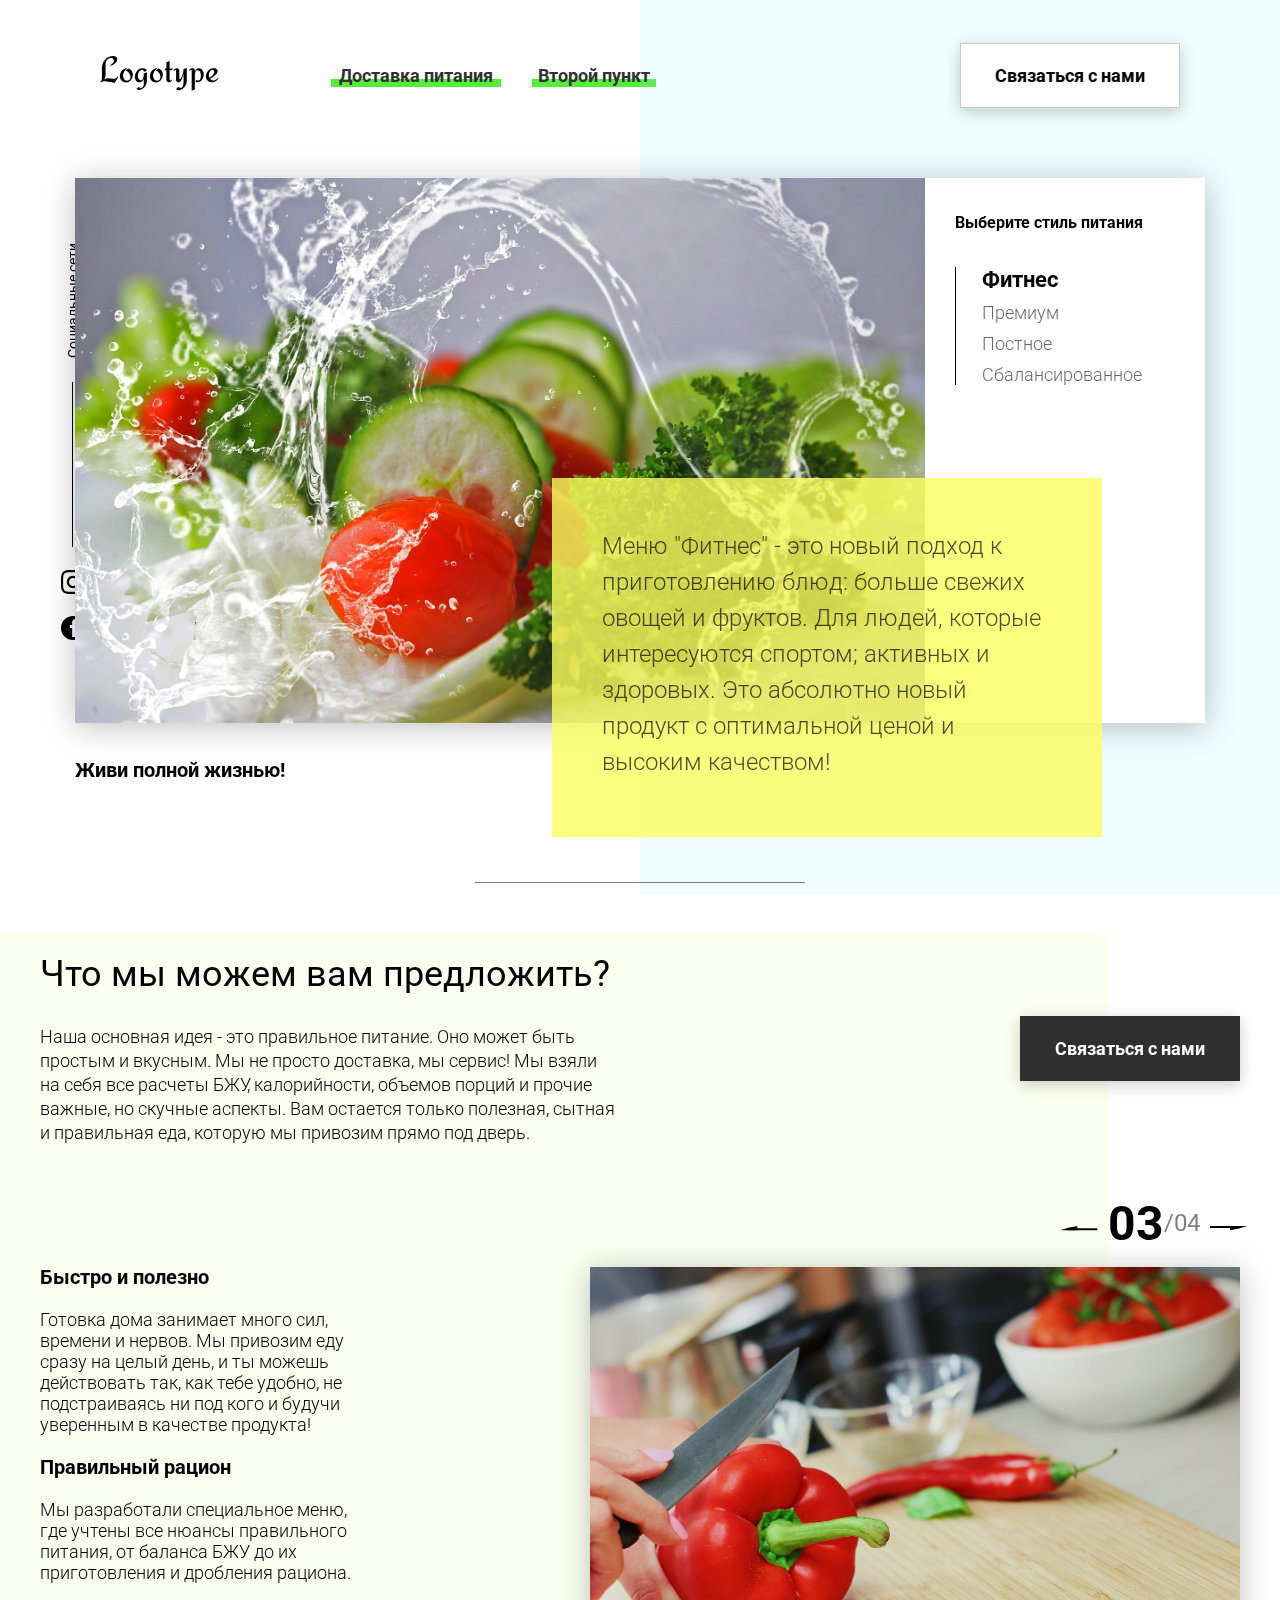
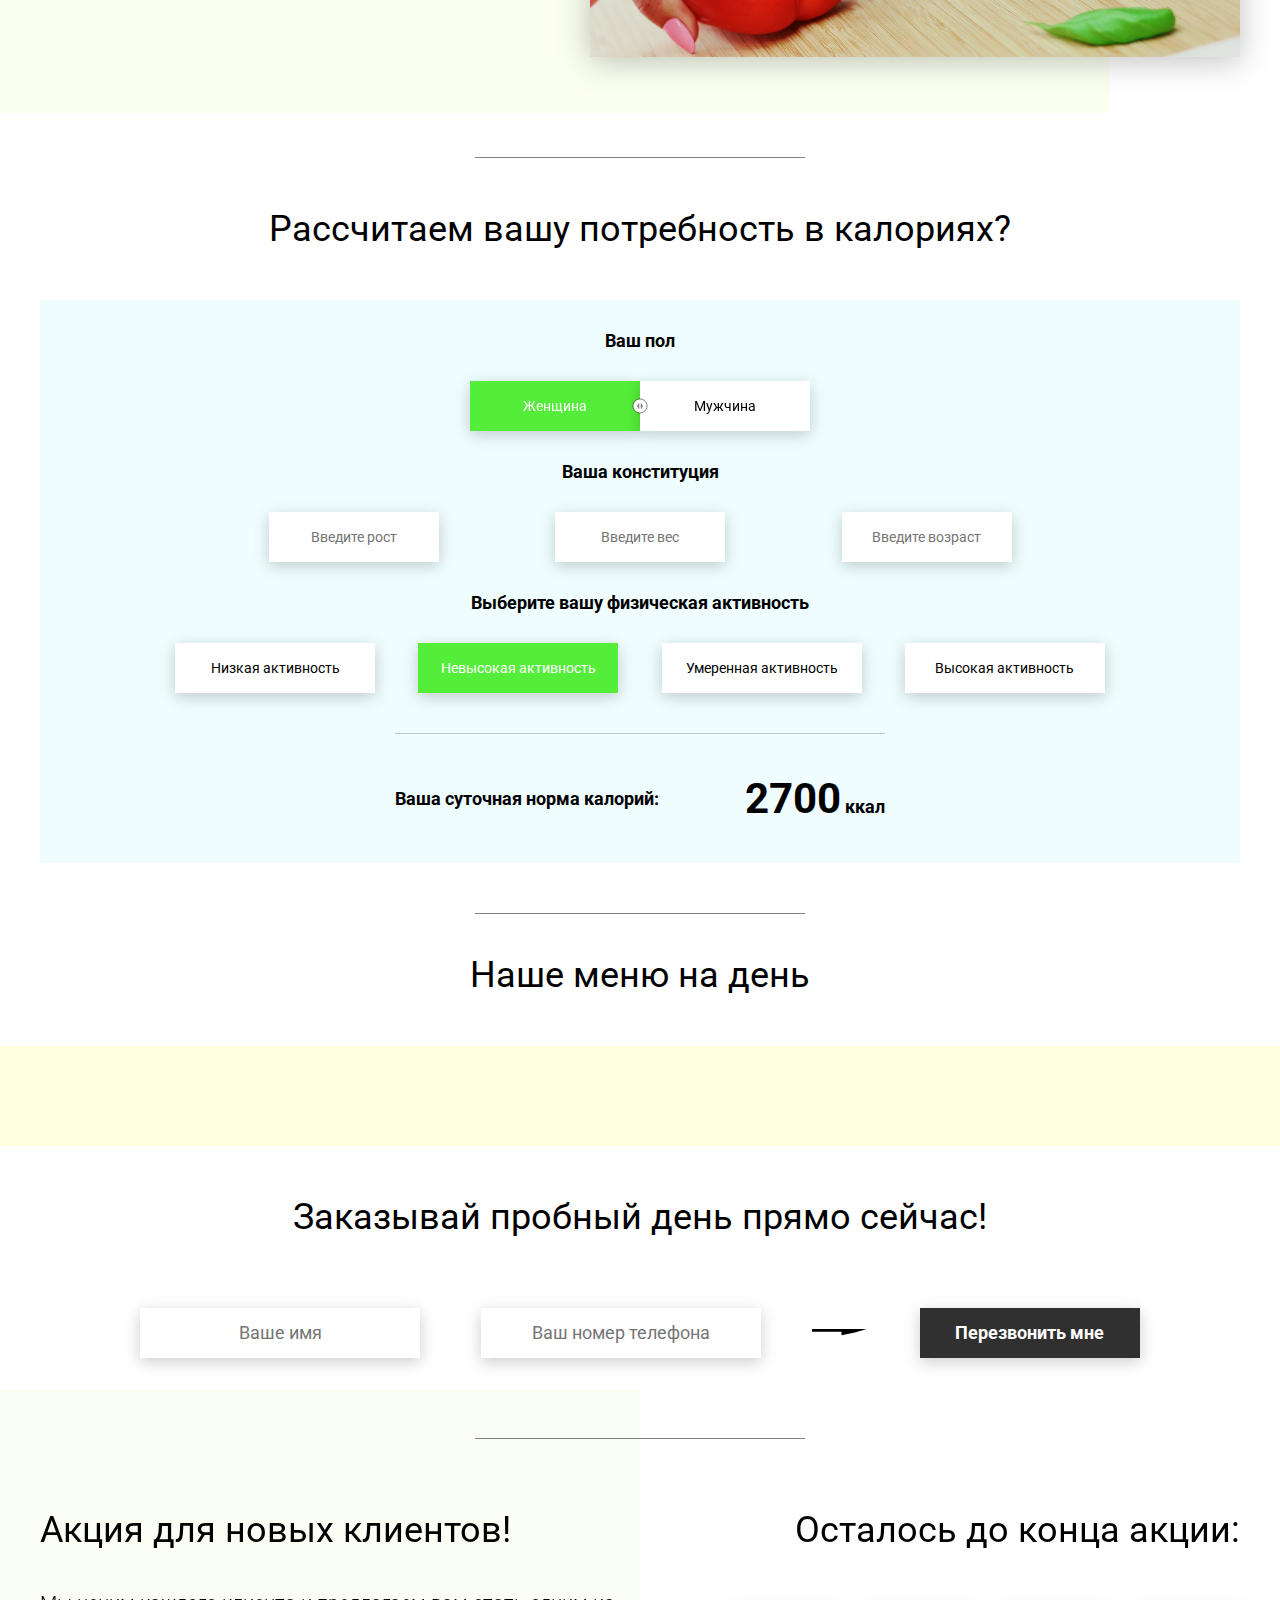
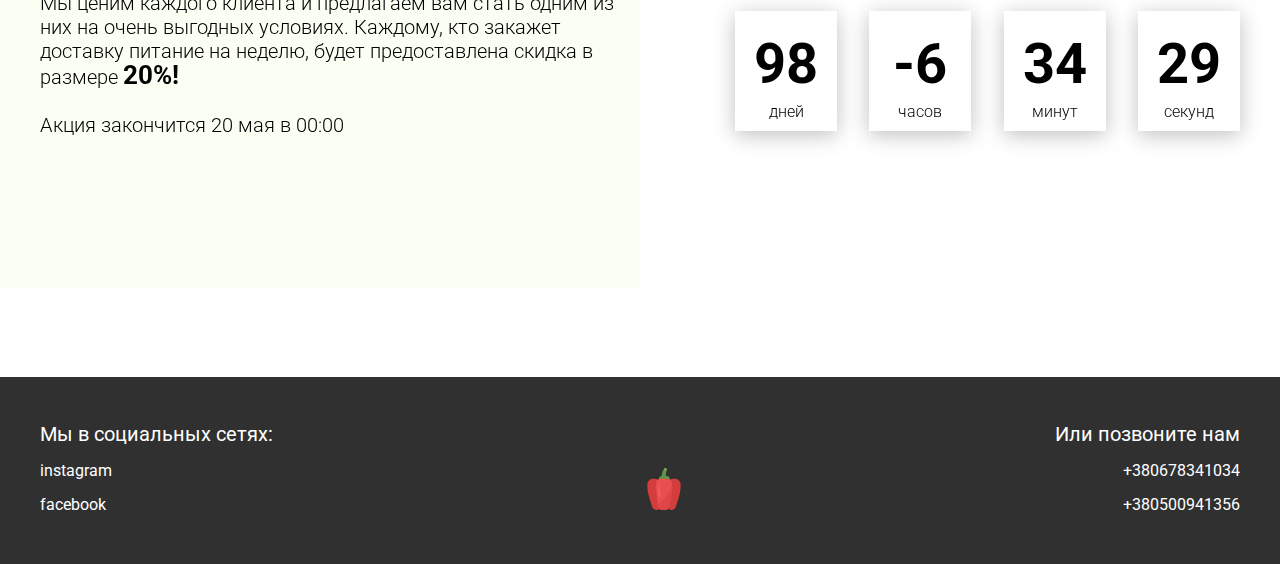
==== commit fcbff7ad: "fcdfs" ====
--- a/38/index.html
+++ b/38/index.html
@@ -185,36 +185,6 @@
 
         <div class="menu__field">
             <div class="container">
-                <div class="menu__item">
-                    <img src="img/tabs/vegy.jpg" alt="vegy">
-                    <h3 class="menu__item-subtitle">Меню "Фитнес"</h3>
-                    <div class="menu__item-descr">Меню "Фитнес" - это новый подход к приготовлению блюд: больше свежих овощей и фруктов. Продукт активных и здоровых людей. Это абсолютно новый продукт с оптимальной ценой и высоким качеством!</div>
-                    <div class="menu__item-divider"></div>
-                    <div class="menu__item-price">
-                        <div class="menu__item-cost">Цена:</div>
-                        <div class="menu__item-total"><span>229</span> грн/день</div>
-                    </div>
-                </div>
-                <div class="menu__item">
-                    <img src="img/tabs/elite.jpg" alt="elite">
-                    <h3 class="menu__item-subtitle">Меню “Премиум”</h3>
-                    <div class="menu__item-descr">В меню “Премиум” мы используем не только красивый дизайн упаковки, но и качественное исполнение блюд. Красная рыба, морепродукты, фрукты - ресторанное меню без похода в ресторан!</div>
-                    <div class="menu__item-divider"></div>
-                    <div class="menu__item-price">
-                        <div class="menu__item-cost">Цена:</div>
-                        <div class="menu__item-total"><span>550</span> грн/день</div>
-                    </div>
-                </div>
-                <div class="menu__item">
-                    <img src="img/tabs/post.jpg" alt="post">
-                    <h3 class="menu__item-subtitle">Меню "Постное"</h3>
-                    <div class="menu__item-descr">Меню “Постное” - это тщательный подбор ингредиентов: полное отсутствие продуктов животного происхождения, молоко из миндаля, овса, кокоса или гречки, правильное количество белков за счет тофу и импортных вегетарианских стейков. </div>
-                    <div class="menu__item-divider"></div>
-                    <div class="menu__item-price">
-                        <div class="menu__item-cost">Цена:</div>
-                        <div class="menu__item-total"><span>430</span> грн/день</div>
-                    </div>
-                </div>
             </div>
         </div>
     </div>
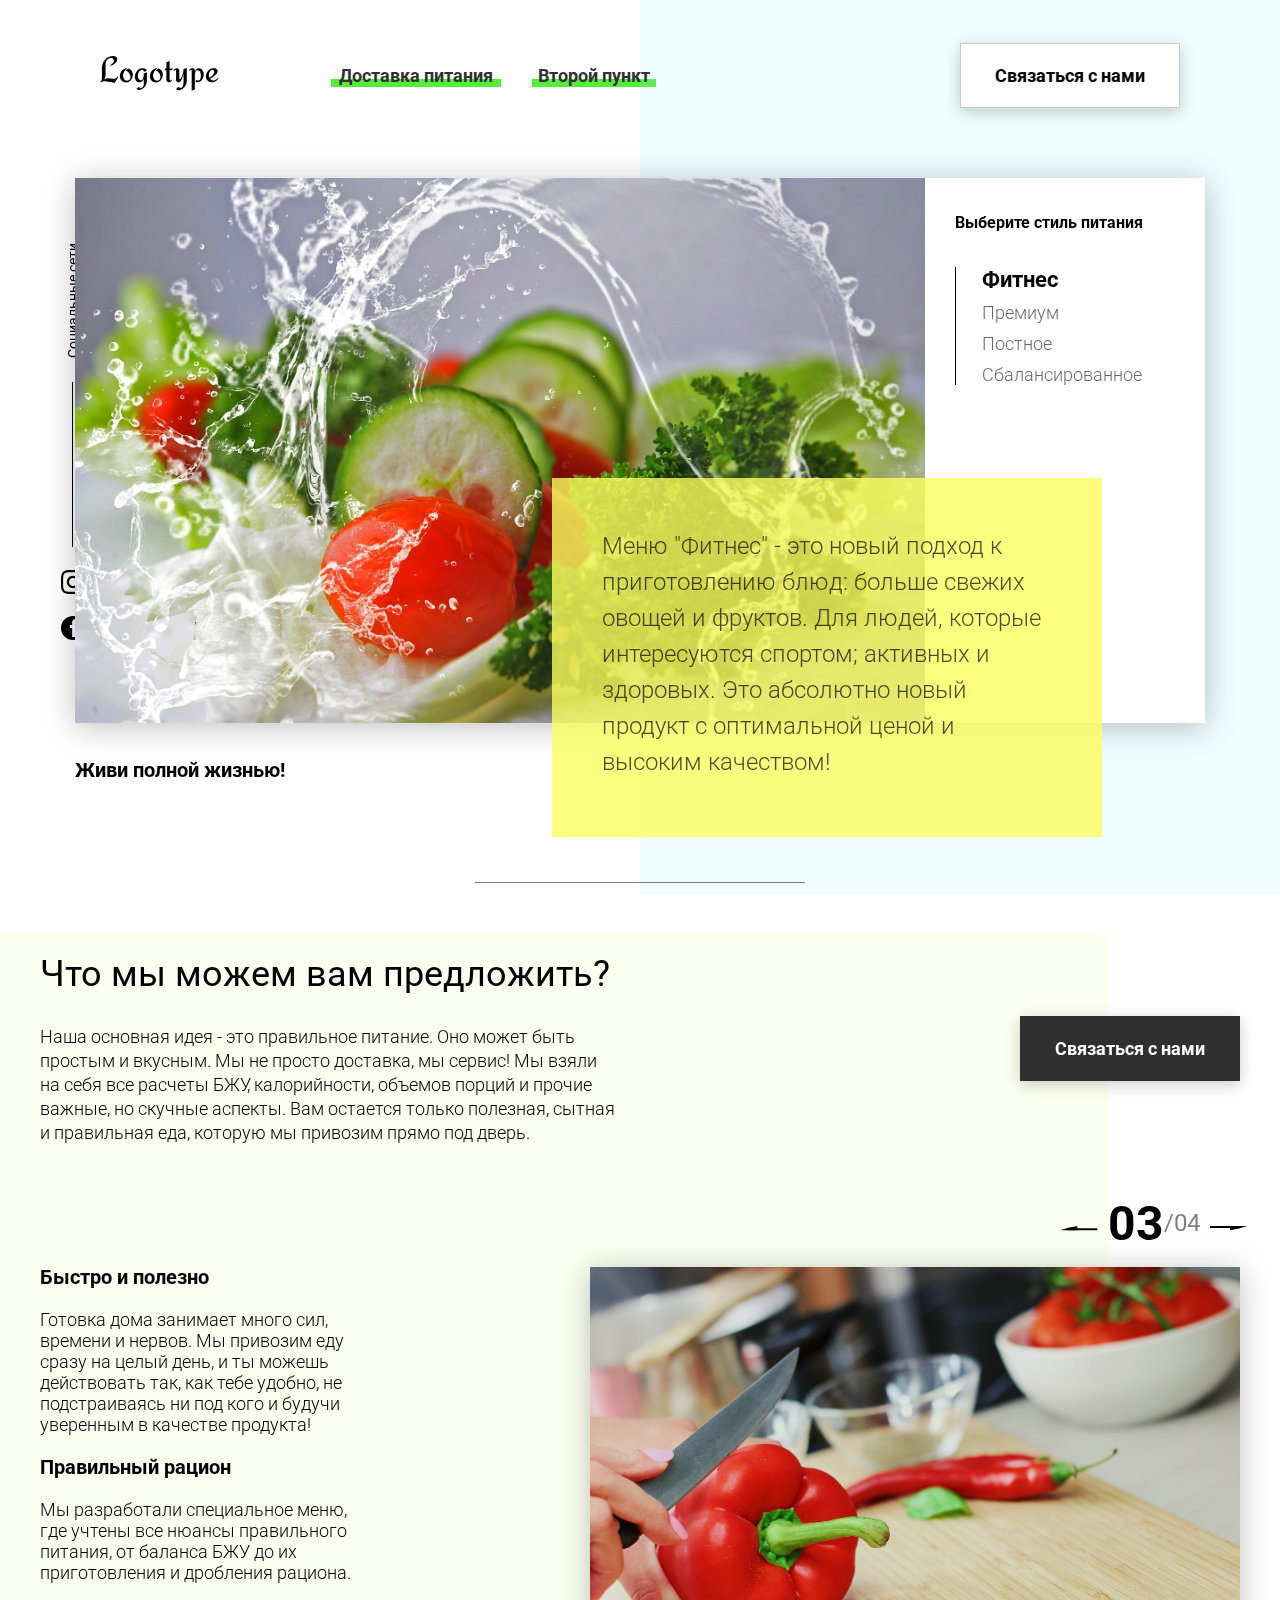
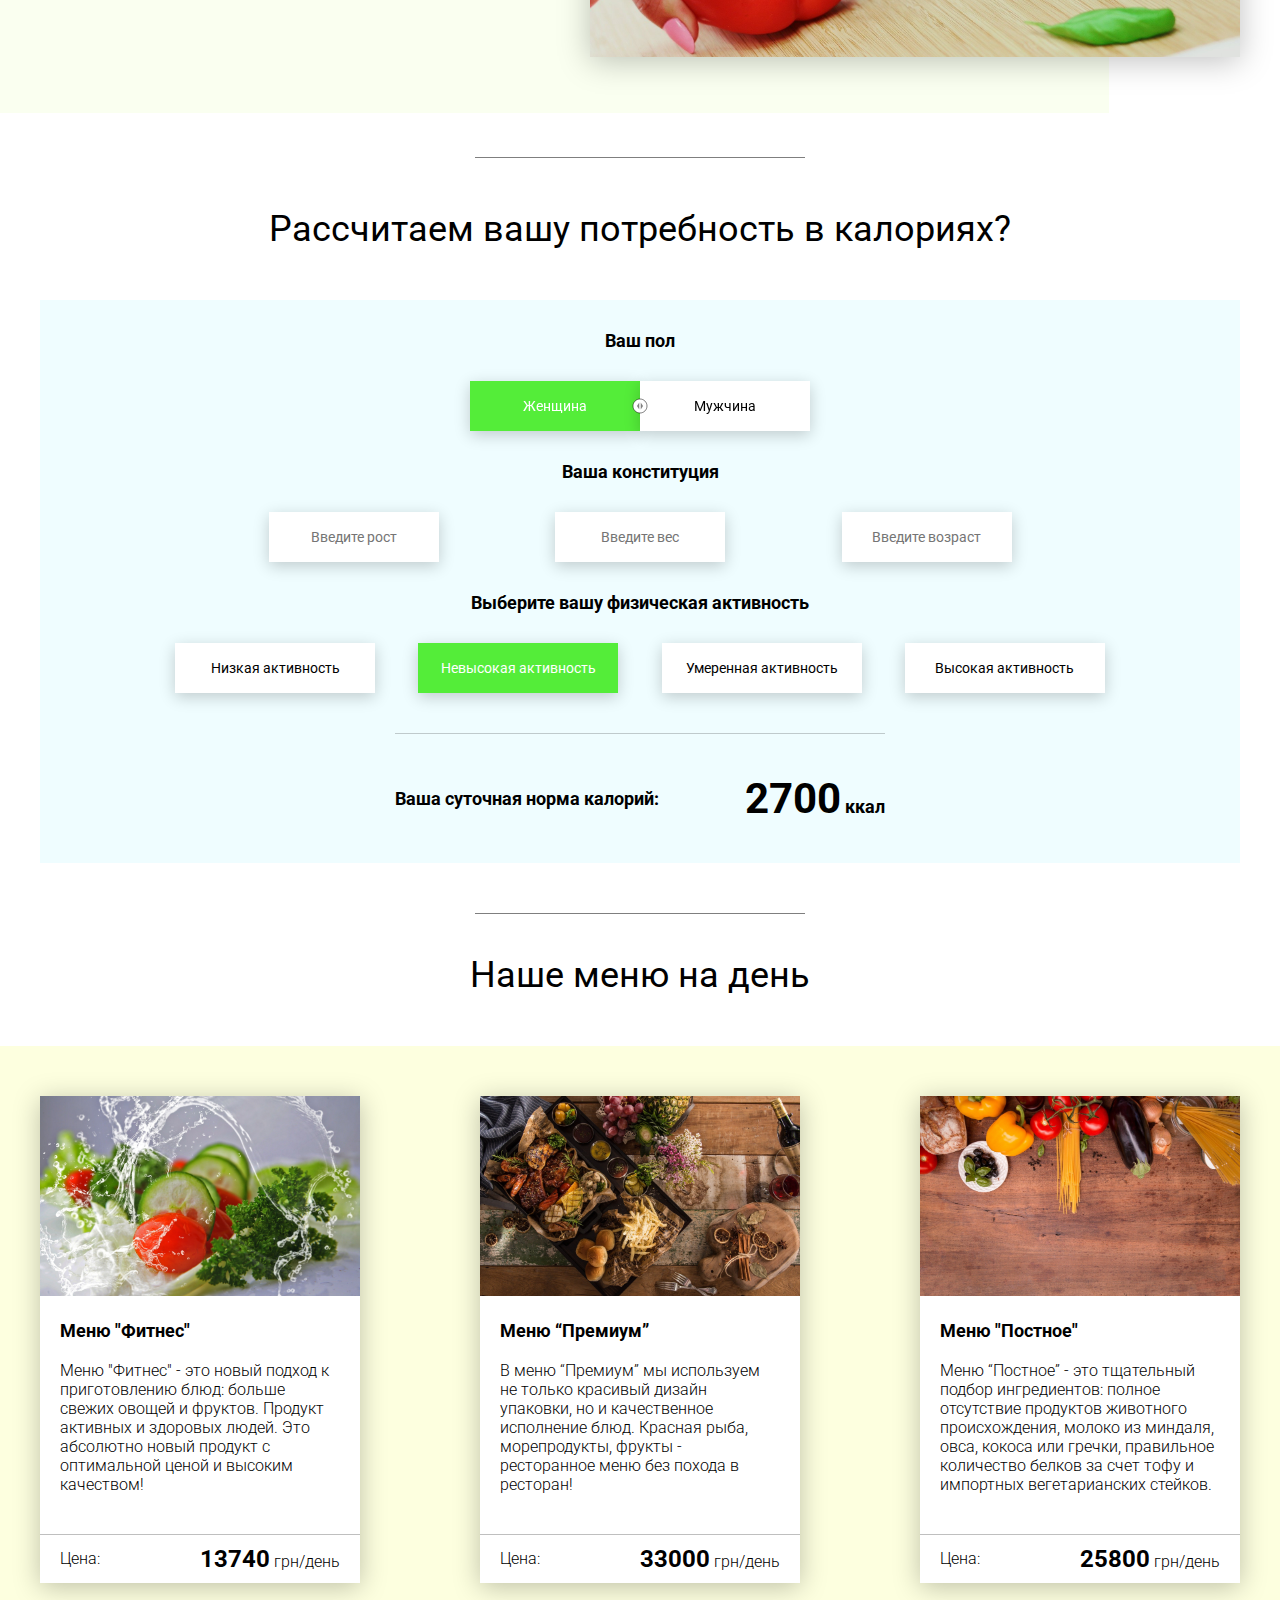
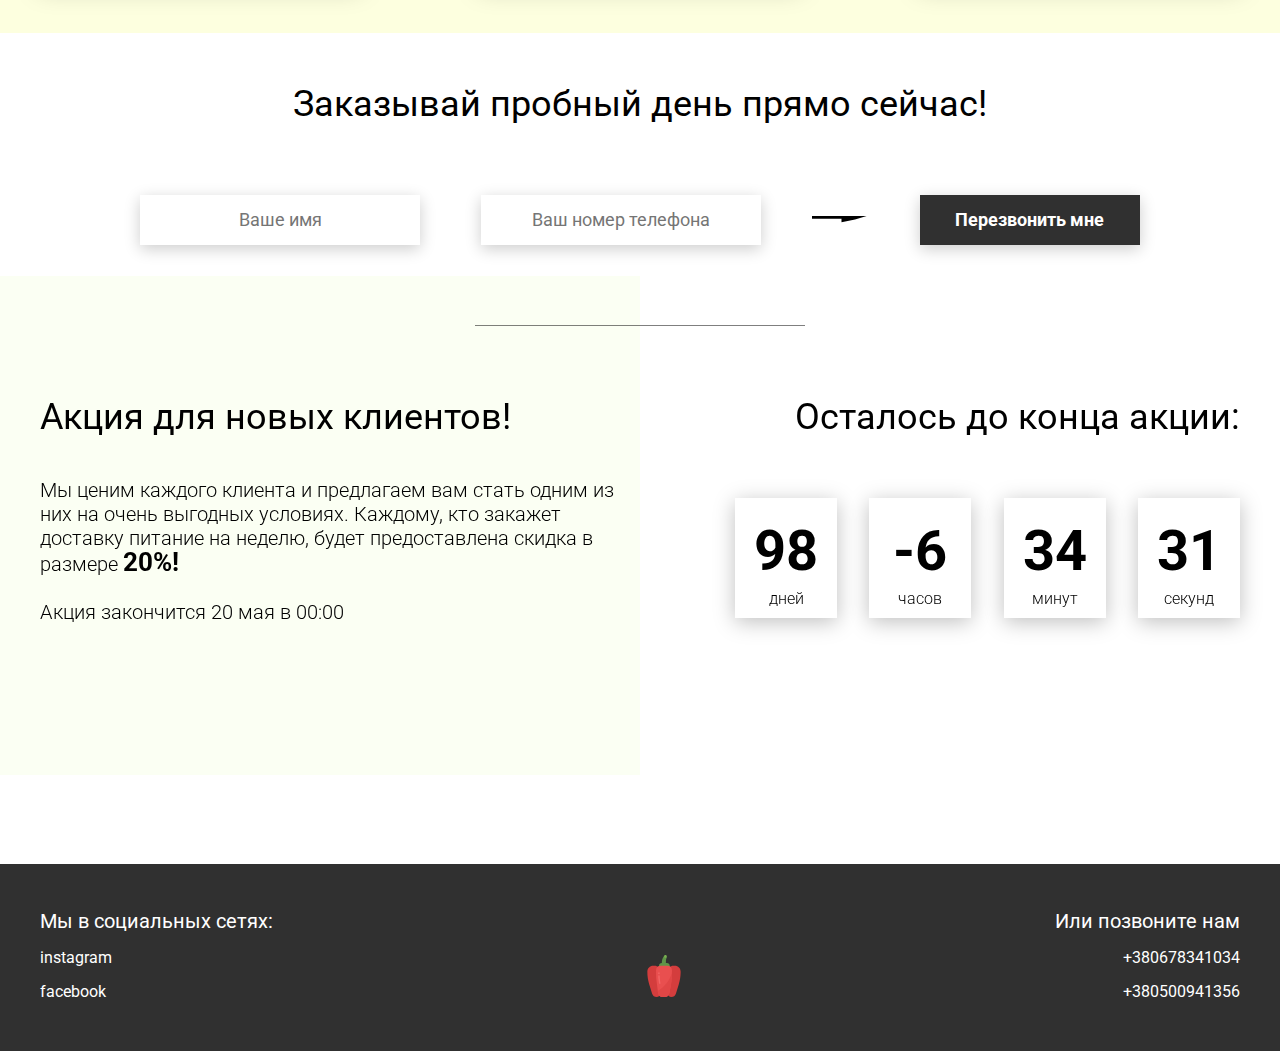
==== commit 48b2e8a1: "Пройден урок "54. Красивое оповещение пользователя"" ====
--- a/38/index.html
+++ b/38/index.html
@@ -257,7 +257,7 @@
         </div>
     </footer>
 
-    <div data-close="" class="modal">
+    <div class="modal">
         <div class="modal__dialog">
             <div class="modal__content">
                 <form action="#">
@@ -270,6 +270,7 @@
             </div>
         </div>
 		</div>
+		
 		<script src="js/script.js"></script>
 </body>
 </html>